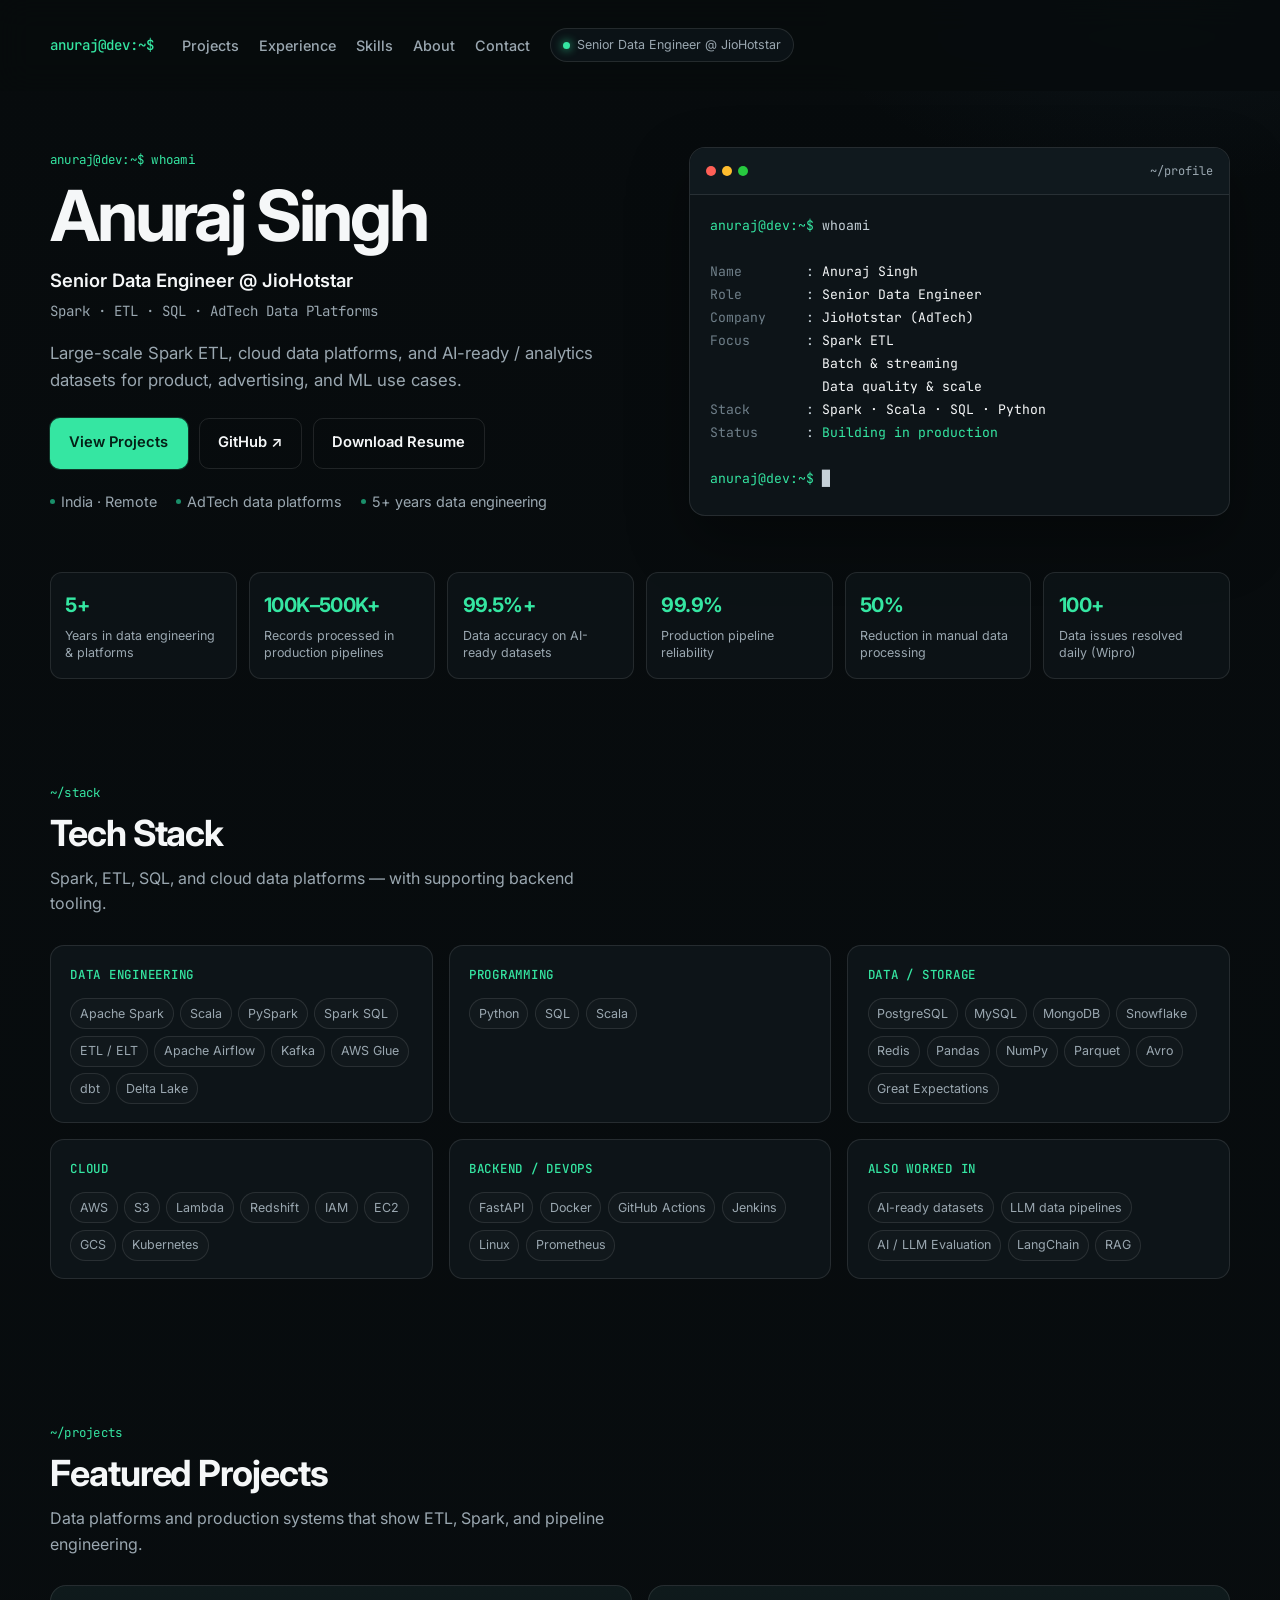
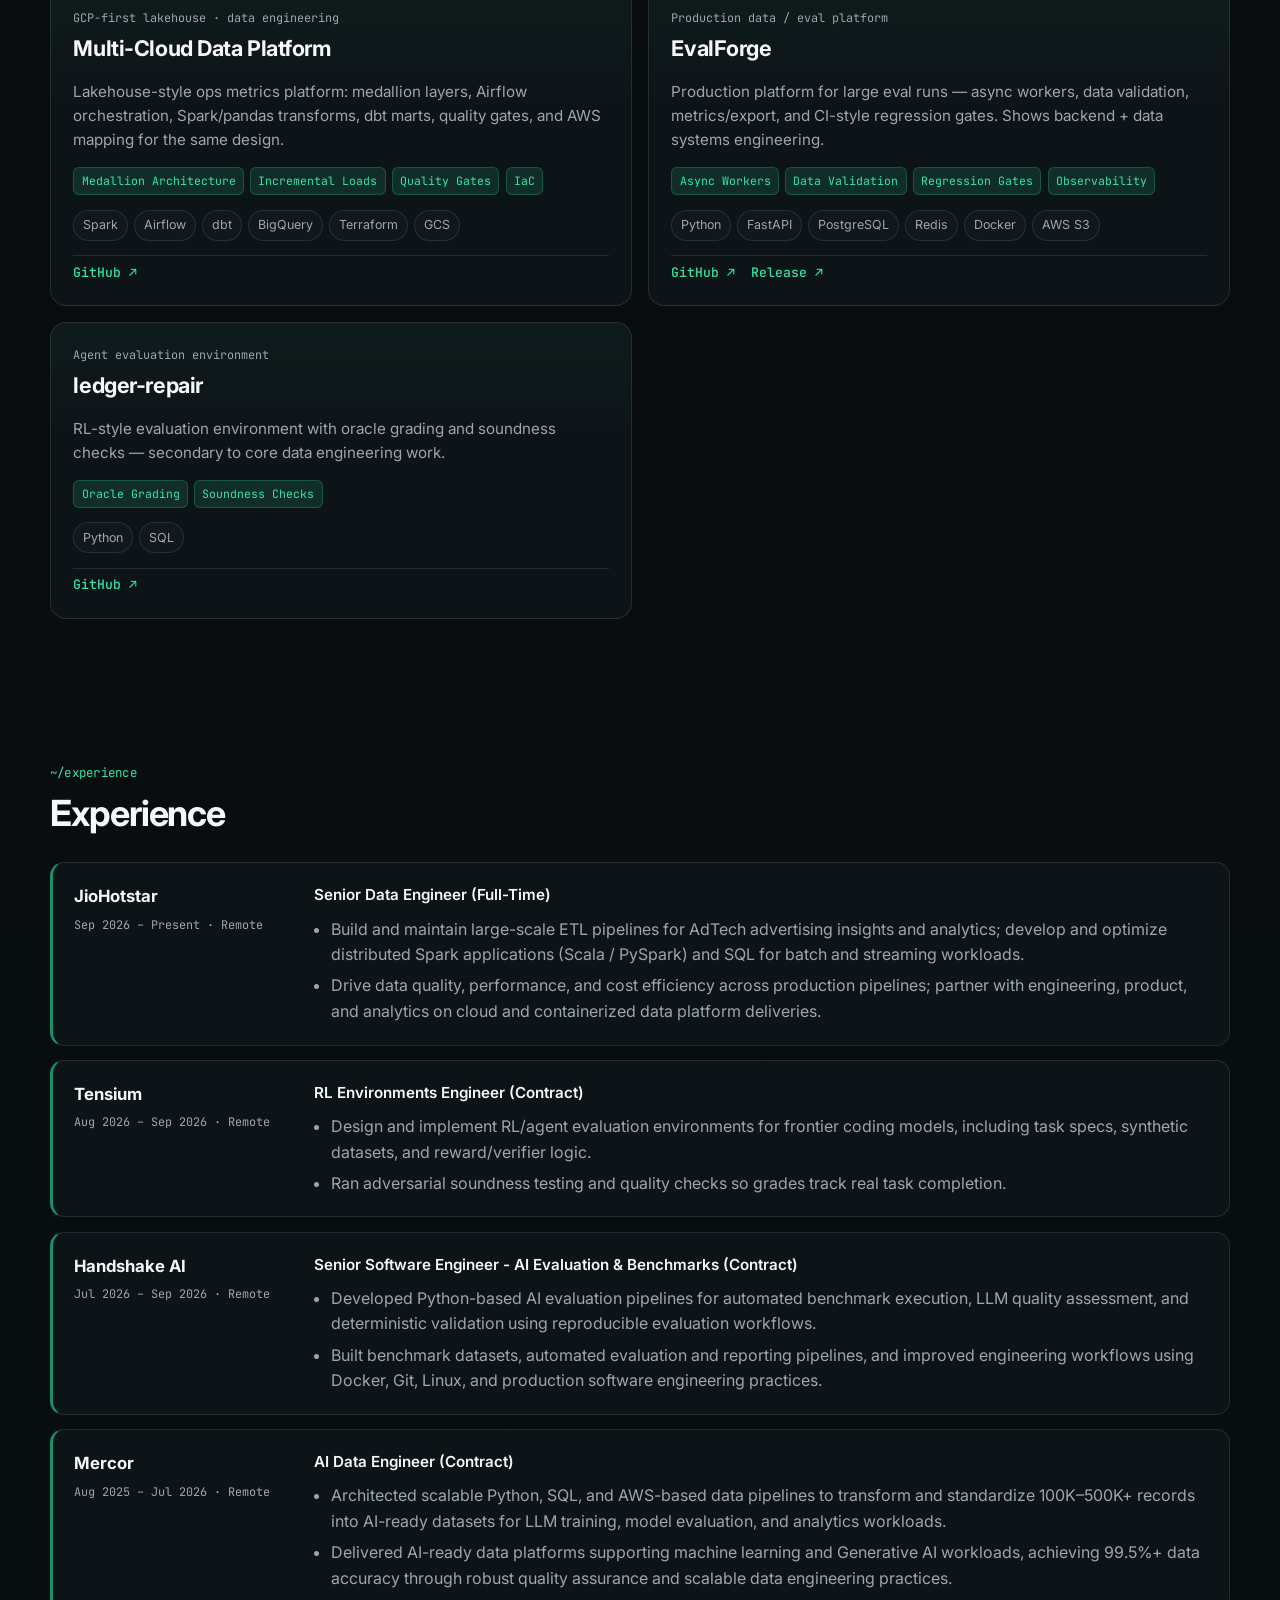
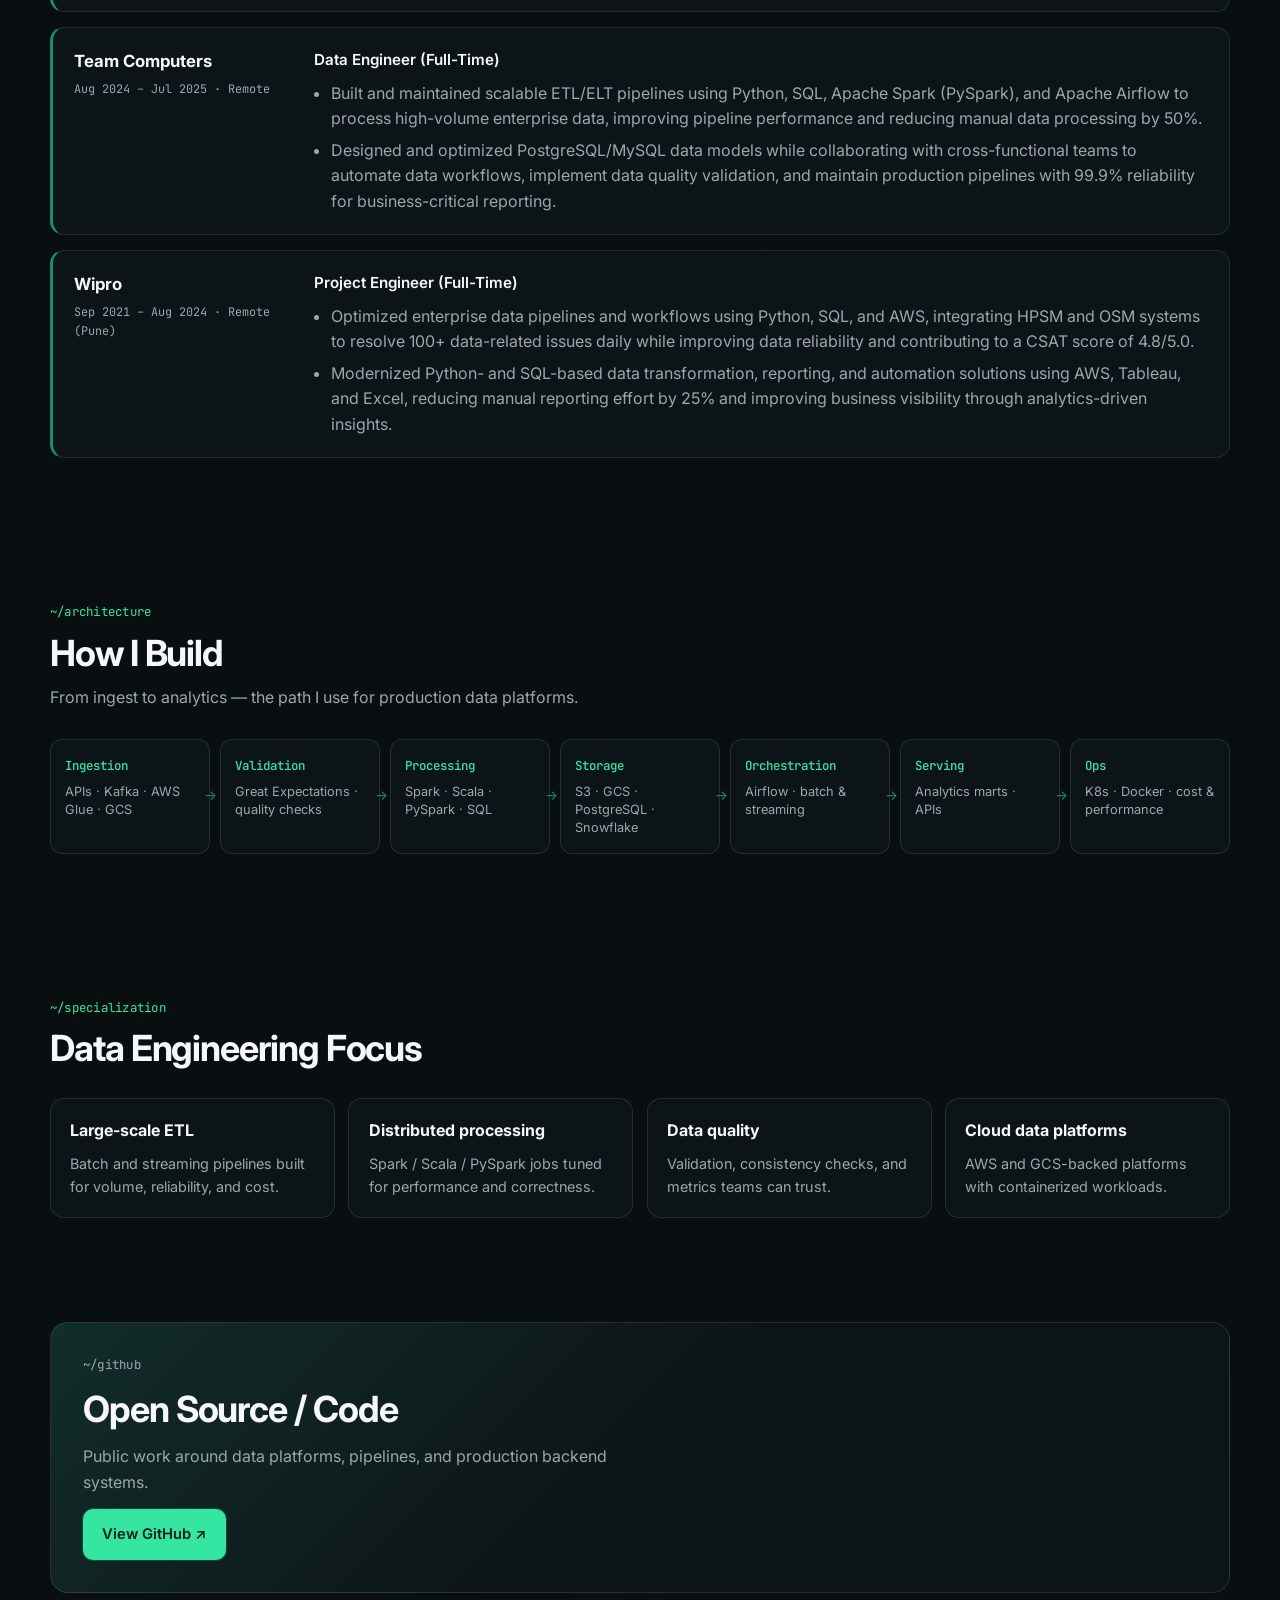
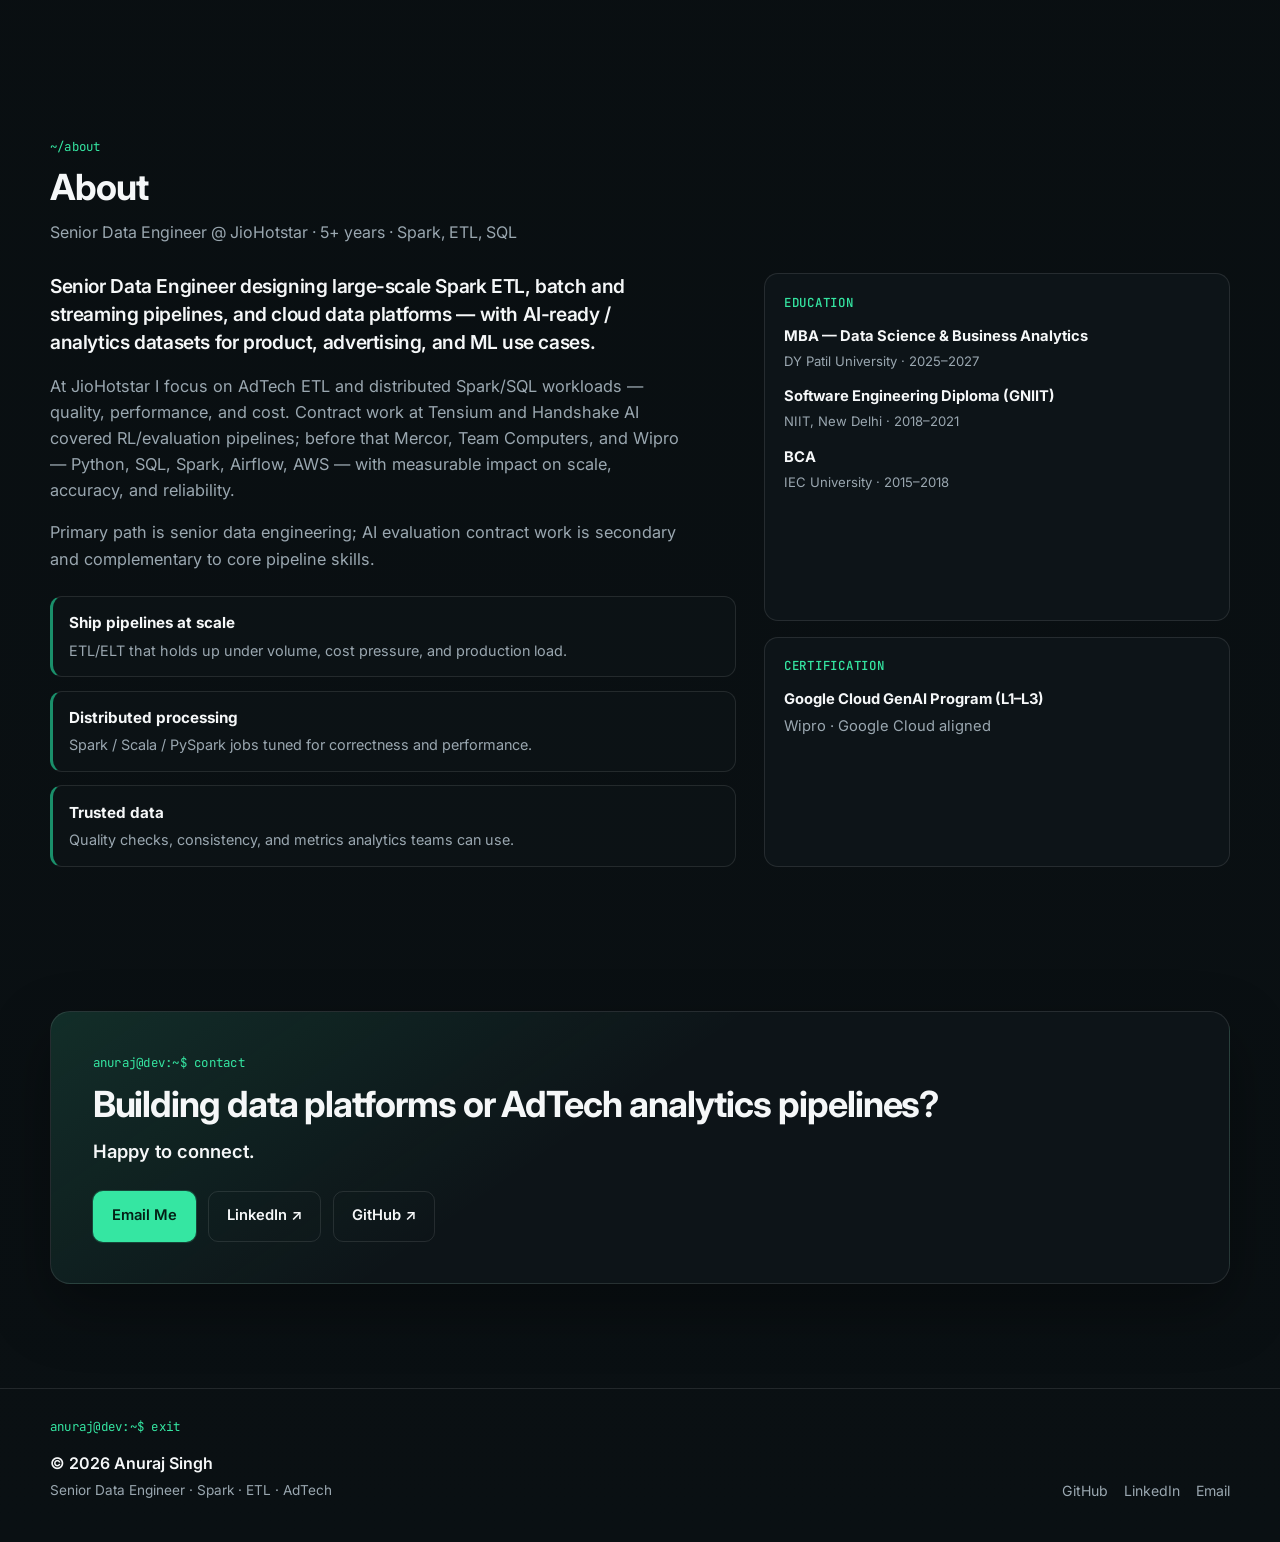
==== index.html @ 8570f55f "Add Tensium between JioHotstar and Handshake on portfolio Keep it off the one-page resume; show the " ====
<!DOCTYPE html>
<html lang="en">
  <head>
    <meta charset="UTF-8" />
    <meta name="viewport" content="width=device-width, initial-scale=1.0" />
    <title>Anuraj Singh — Senior Data Engineer</title>
    <meta
      name="description"
      content="Senior Data Engineer at JioHotstar. Spark, ETL, SQL, and large-scale data platforms for AdTech analytics."
    />
    <meta property="og:title" content="Anuraj Singh — Senior Data Engineer" />
    <meta
      property="og:description"
      content="Senior Data Engineer at JioHotstar. Spark, ETL, SQL, and large-scale data platforms for AdTech analytics."
    />
    <meta property="og:type" content="website" />
    <meta property="og:url" content="https://anurajsingh9.github.io/anuraj-portfolio/" />
    <meta name="theme-color" content="#070B0D" />
    <link rel="preconnect" href="https://fonts.googleapis.com" />
    <link rel="preconnect" href="https://fonts.gstatic.com" crossorigin />
    <link
      href="https://fonts.googleapis.com/css2?family=Inter:wght@400;500;600;700&family=JetBrains+Mono:wght@400;500;600&display=swap"
      rel="stylesheet"
    />
    <meta http-equiv="Cache-Control" content="no-cache, no-store, must-revalidate" />
    <meta http-equiv="Pragma" content="no-cache" />
    <link rel="stylesheet" href="styles.css?v=20260919de3" />
  </head>
  <body>
    <a class="skip-link" href="#main">Skip to content</a>

    <header class="site-header">
      <div class="header-inner">
        <a class="brand" href="#top">anuraj@dev:~$</a>
        <button
          class="nav-toggle"
          type="button"
          aria-expanded="false"
          aria-controls="site-nav"
          aria-label="Open menu"
        >
          <span></span><span></span>
        </button>
        <nav id="site-nav" class="site-nav" aria-label="Primary">
          <a href="#projects">Projects</a>
          <a href="#experience">Experience</a>
          <a href="#skills">Skills</a>
          <a href="#about">About</a>
          <a href="#contact">Contact</a>
        </nav>
        <p class="status-pill" aria-label="Current role">
          <span class="status-dot" aria-hidden="true"></span>
          Senior Data Engineer @ JioHotstar
        </p>
      </div>
    </header>

    <main id="main">
      <section id="top" class="hero section">
        <div class="hero-grid">
          <div class="hero-copy">
            <p class="mono-label">anuraj@dev:~$ whoami</p>
            <h1>Anuraj Singh</h1>
            <p class="hero-role">Senior Data Engineer @ JioHotstar</p>
            <p class="hero-focus">Spark · ETL · SQL · AdTech Data Platforms</p>
            <p class="hero-lede">
              Large-scale Spark ETL, cloud data platforms, and AI-ready /
              analytics datasets for product, advertising, and ML use cases.
            </p>
            <div class="hero-actions">
              <a class="btn primary" href="#projects">View Projects</a>
              <a
                class="btn ghost"
                href="https://github.com/AnurajSingh9"
                target="_blank"
                rel="noopener noreferrer"
                >GitHub ↗</a
              >
              <a class="btn ghost" href="./assets/Anuraj-Singh-Resume.pdf" download
                >Download Resume</a
              >
            </div>
            <ul class="hero-meta">
              <li>India · Remote</li>
              <li>AdTech data platforms</li>
              <li>5+ years data engineering</li>
            </ul>
          </div>

          <aside class="terminal-panel" aria-label="Profile console">
            <div class="terminal-chrome">
              <div class="traffic" aria-hidden="true">
                <span></span><span></span><span></span>
              </div>
              <p class="terminal-path">~/profile</p>
            </div>
            <pre class="terminal-body"><span class="prompt">anuraj@dev:~$</span> whoami

<span class="k">Name</span>        : <span class="v">Anuraj Singh</span>
<span class="k">Role</span>        : <span class="v">Senior Data Engineer</span>
<span class="k">Company</span>     : <span class="v">JioHotstar (AdTech)</span>
<span class="k">Focus</span>       : <span class="v">Spark ETL</span>
              <span class="v">Batch &amp; streaming</span>
              <span class="v">Data quality &amp; scale</span>
<span class="k">Stack</span>       : <span class="v">Spark · Scala · SQL · Python</span>
<span class="k">Status</span>      : <span class="v accent">Building in production</span>

<span class="prompt">anuraj@dev:~$</span> <span class="cursor" aria-hidden="true">█</span></pre>
          </aside>
        </div>
      </section>

      <section class="proof section" aria-label="Impact metrics">
        <div class="proof-grid" id="proof-grid"></div>
      </section>

      <section id="skills" class="section">
        <div class="section-head">
          <p class="mono-label">~/stack</p>
          <h2>Tech Stack</h2>
          <p class="section-sub">
            Spark, ETL, SQL, and cloud data platforms — with supporting backend tooling.
          </p>
        </div>
        <div class="skills-grid" id="skills-grid"></div>
      </section>

      <section id="projects" class="section">
        <div class="section-head">
          <p class="mono-label">~/projects</p>
          <h2>Featured Projects</h2>
          <p class="section-sub">
            Data platforms and production systems that show ETL, Spark, and
            pipeline engineering.
          </p>
        </div>
        <div class="project-grid" id="project-grid"></div>
      </section>

      <section id="experience" class="section">
        <div class="section-head">
          <p class="mono-label">~/experience</p>
          <h2>Experience</h2>
        </div>
        <div class="experience-list" id="experience-list"></div>
      </section>

      <section id="build" class="section">
        <div class="section-head">
          <p class="mono-label">~/architecture</p>
          <h2>How I Build</h2>
          <p class="section-sub">
            From ingest to analytics — the path I use for production data platforms.
          </p>
        </div>
        <ol class="flow" id="arch-flow"></ol>
      </section>

      <section id="specialization" class="section">
        <div class="section-head">
          <p class="mono-label">~/specialization</p>
          <h2>Data Engineering Focus</h2>
        </div>
        <div class="spec-grid" id="spec-grid"></div>
      </section>

      <section id="opensource" class="section opensource">
        <div class="os-card">
          <p class="mono-label">~/github</p>
          <h2>Open Source / Code</h2>
          <p>
            Public work around data platforms, pipelines, and production backend
            systems.
          </p>
          <a
            class="btn primary"
            href="https://github.com/AnurajSingh9"
            target="_blank"
            rel="noopener noreferrer"
            >View GitHub ↗</a
          >
        </div>
      </section>

      <section id="about" class="section">
        <div class="section-head">
          <p class="mono-label">~/about</p>
          <h2>About</h2>
          <p class="section-sub">
            Senior Data Engineer @ JioHotstar · 5+ years · Spark, ETL, SQL
          </p>
        </div>
        <div class="about-grid">
          <div class="about-copy">
            <p class="about-lead">
              Senior Data Engineer designing large-scale Spark ETL, batch and
              streaming pipelines, and cloud data platforms — with AI-ready /
              analytics datasets for product, advertising, and ML use cases.
            </p>
            <p>
              At JioHotstar I focus on AdTech ETL and distributed Spark/SQL
              workloads — quality, performance, and cost. Contract work at Tensium
              and Handshake AI covered RL/evaluation pipelines; before that Mercor,
              Team Computers, and Wipro — Python, SQL, Spark, Airflow, AWS — with
              measurable impact on scale, accuracy, and reliability.
            </p>
            <p>
              Primary path is senior data engineering; AI evaluation contract work
              is secondary and complementary to core pipeline skills.
            </p>
            <ul class="about-points">
              <li>
                <strong>Ship pipelines at scale</strong>
                <span>ETL/ELT that holds up under volume, cost pressure, and production load.</span>
              </li>
              <li>
                <strong>Distributed processing</strong>
                <span>Spark / Scala / PySpark jobs tuned for correctness and performance.</span>
              </li>
              <li>
                <strong>Trusted data</strong>
                <span>Quality checks, consistency, and metrics analytics teams can use.</span>
              </li>
            </ul>
          </div>
          <div class="about-side">
            <div>
              <h3>Education</h3>
              <ul class="edu-list" id="edu-list"></ul>
            </div>
            <div>
              <h3>Certification</h3>
              <p class="cert" id="cert-block"></p>
            </div>
          </div>
        </div>
      </section>

      <section id="contact" class="section contact">
        <div class="contact-panel">
          <p class="mono-label">anuraj@dev:~$ contact</p>
          <h2>Building data platforms or AdTech analytics pipelines?</h2>
          <p class="contact-lede">Happy to connect.</p>
          <div class="hero-actions">
            <a class="btn primary" href="mailto:anurajsingh0909@gmail.com">Email Me</a>
            <a
              class="btn ghost"
              href="https://www.linkedin.com/in/anuraj-singh/"
              target="_blank"
              rel="noopener noreferrer"
              >LinkedIn ↗</a
            >
            <a
              class="btn ghost"
              href="https://github.com/AnurajSingh9"
              target="_blank"
              rel="noopener noreferrer"
              >GitHub ↗</a
            >
          </div>
        </div>
      </section>
    </main>

    <footer class="site-footer">
      <div class="footer-inner">
        <p class="mono-label">anuraj@dev:~$ exit</p>
        <div class="footer-row">
          <div>
            <p class="footer-name">© <span id="year"></span> Anuraj Singh</p>
            <p class="footer-focus">Senior Data Engineer · Spark · ETL · AdTech</p>
          </div>
          <div class="footer-links">
            <a href="https://github.com/AnurajSingh9" target="_blank" rel="noopener noreferrer">GitHub</a>
            <a href="https://www.linkedin.com/in/anuraj-singh/" target="_blank" rel="noopener noreferrer">LinkedIn</a>
            <a href="mailto:anurajsingh0909@gmail.com">Email</a>
          </div>
        </div>
      </div>
    </footer>

    <script src="data.js?v=20260919de3"></script>
    <script src="script.js?v=20260919de3"></script>
  </body>
</html>
---- styles.css ----
:root {
  --bg: #070b0d;
  --bg-2: #0a1013;
  --card: #0d1418;
  --card-2: #10191e;
  --border: rgba(255, 255, 255, 0.1);
  --border-strong: rgba(53, 230, 162, 0.35);
  --text: #f5f7f8;
  --muted: #9aa7b0;
  --accent: #35e6a2;
  --accent-muted: #1a8f6a;
  --accent-glow: rgba(53, 230, 162, 0.12);
  --font: "Inter", system-ui, -apple-system, sans-serif;
  --mono: "JetBrains Mono", ui-monospace, monospace;
  --max: 1180px;
  --radius: 14px;
  --shadow: 0 24px 60px rgba(0, 0, 0, 0.35);
}

*,
*::before,
*::after {
  box-sizing: border-box;
}

html {
  scroll-behavior: smooth;
}

body {
  margin: 0;
  min-height: 100vh;
  color: var(--text);
  font-family: var(--font);
  background:
    radial-gradient(900px 420px at 12% -8%, rgba(53, 230, 162, 0.08), transparent 55%),
    radial-gradient(700px 380px at 90% 0%, rgba(80, 140, 180, 0.06), transparent 50%),
    linear-gradient(180deg, var(--bg) 0%, var(--bg-2) 100%);
  line-height: 1.6;
}

img {
  max-width: 100%;
}

a {
  color: inherit;
}

:focus-visible {
  outline: 2px solid var(--accent);
  outline-offset: 3px;
}

.skip-link {
  position: absolute;
  left: 1rem;
  top: -3rem;
  z-index: 100;
  padding: 0.6rem 0.9rem;
  background: var(--accent);
  color: #042016;
  border-radius: 8px;
  text-decoration: none;
  font-weight: 600;
}

.skip-link:focus {
  top: 1rem;
}

.mono-label {
  margin: 0 0 0.65rem;
  font-family: var(--mono);
  font-size: 0.78rem;
  color: var(--accent);
  letter-spacing: 0.02em;
}

.section {
  width: min(var(--max), calc(100% - 2rem));
  margin: 0 auto;
  padding: 4.5rem 0;
}

.section-head {
  margin-bottom: 1.75rem;
  max-width: 40rem;
}

.section-head h2,
.contact-panel h2,
.os-card h2 {
  margin: 0;
  font-size: clamp(1.7rem, 3.2vw, 2.25rem);
  letter-spacing: -0.03em;
  line-height: 1.15;
}

.section-sub {
  margin: 0.7rem 0 0;
  color: var(--muted);
  max-width: 36rem;
}

.btn {
  display: inline-flex;
  align-items: center;
  justify-content: center;
  gap: 0.35rem;
  padding: 0.8rem 1.15rem;
  border-radius: 10px;
  text-decoration: none;
  font-weight: 600;
  font-size: 0.92rem;
  border: 1px solid transparent;
  transition: transform 0.2s ease, background 0.2s ease, border-color 0.2s ease, box-shadow 0.2s ease;
}

.btn:hover {
  transform: translateY(-2px);
}

.btn.primary {
  background: var(--accent);
  color: #042016;
  box-shadow: 0 0 0 1px rgba(53, 230, 162, 0.2);
}

.btn.primary:hover {
  box-shadow: 0 0 24px rgba(53, 230, 162, 0.2);
}

.btn.ghost {
  background: transparent;
  border-color: var(--border);
  color: var(--text);
}

.btn.ghost:hover {
  border-color: var(--border-strong);
  background: rgba(53, 230, 162, 0.04);
}

.site-header {
  position: sticky;
  top: 0;
  z-index: 50;
  backdrop-filter: blur(16px);
  background: rgba(7, 11, 13, 0.82);
  border-bottom: 1px solid transparent;
}

.site-header.is-scrolled {
  border-bottom-color: var(--border);
}

.header-inner {
  width: min(var(--max), calc(100% - 2rem));
  margin: 0 auto;
  padding: 0.95rem 0;
  display: flex;
  align-items: center;
  gap: 1.25rem;
}

.brand {
  font-family: var(--mono);
  font-size: 0.88rem;
  color: var(--accent);
  text-decoration: none;
  font-weight: 500;
  white-space: nowrap;
}

.site-nav {
  display: flex;
  gap: 1.25rem;
  margin-left: 0.5rem;
}

.site-nav a {
  text-decoration: none;
  color: var(--muted);
  font-size: 0.9rem;
  font-weight: 500;
}

.site-nav a:hover,
.site-nav a.is-active {
  color: var(--text);
}

.status-pill {
  margin: 0 0 0 0 auto;
  display: inline-flex;
  align-items: center;
  gap: 0.45rem;
  padding: 0.4rem 0.75rem;
  border: 1px solid var(--border);
  border-radius: 999px;
  background: rgba(13, 20, 24, 0.9);
  color: var(--muted);
  font-size: 0.78rem;
  white-space: nowrap;
}

.status-dot {
  width: 7px;
  height: 7px;
  border-radius: 50%;
  background: var(--accent);
  box-shadow: 0 0 10px var(--accent);
}

.nav-toggle {
  display: none;
  margin-left: auto;
  width: 2.4rem;
  height: 2.4rem;
  border: 1px solid var(--border);
  border-radius: 8px;
  background: var(--card);
  padding: 0;
  cursor: pointer;
}

.nav-toggle span {
  display: block;
  width: 1rem;
  height: 1.5px;
  margin: 0.28rem auto;
  background: var(--text);
}

.hero {
  padding-top: 3.5rem;
  padding-bottom: 3rem;
}

.hero-grid {
  display: grid;
  grid-template-columns: 1.05fr 0.95fr;
  gap: 2.5rem;
  align-items: center;
}

.hero h1 {
  margin: 0;
  font-size: clamp(2.8rem, 6vw, 4.4rem);
  letter-spacing: -0.045em;
  line-height: 1.02;
}

.hero-role {
  margin: 0.9rem 0 0;
  font-size: 1.15rem;
  font-weight: 600;
}

.hero-focus {
  margin: 0.25rem 0 0;
  color: var(--muted);
  font-family: var(--mono);
  font-size: 0.88rem;
}

.hero-lede {
  margin: 1.1rem 0 0;
  max-width: 34rem;
  color: var(--muted);
  font-size: 1.05rem;
}

.hero-actions {
  display: flex;
  flex-wrap: wrap;
  gap: 0.7rem;
  margin-top: 1.5rem;
}

.hero-meta {
  list-style: none;
  margin: 1.35rem 0 0;
  padding: 0;
  display: flex;
  flex-wrap: wrap;
  gap: 0.65rem 1.15rem;
  color: var(--muted);
  font-size: 0.9rem;
}

.hero-meta li {
  display: inline-flex;
  align-items: center;
  gap: 0.4rem;
}

.hero-meta li::before {
  content: "";
  width: 5px;
  height: 5px;
  border-radius: 50%;
  background: var(--accent-muted);
}

.terminal-panel {
  border: 1px solid var(--border);
  border-radius: 16px;
  background: var(--card);
  box-shadow: var(--shadow);
  overflow: hidden;
}

.terminal-chrome {
  display: flex;
  align-items: center;
  justify-content: space-between;
  gap: 1rem;
  padding: 0.85rem 1rem;
  border-bottom: 1px solid var(--border);
  background: var(--card-2);
}

.traffic {
  display: flex;
  gap: 0.4rem;
}

.traffic span {
  width: 10px;
  height: 10px;
  border-radius: 50%;
  background: #3a4550;
}

.traffic span:nth-child(1) {
  background: #ff5f56;
}

.traffic span:nth-child(2) {
  background: #ffbd2e;
}

.traffic span:nth-child(3) {
  background: #27c93f;
}

.terminal-path {
  margin: 0;
  font-family: var(--mono);
  font-size: 0.75rem;
  color: var(--muted);
}

.terminal-body {
  margin: 0;
  padding: 1.25rem 1.25rem 1.5rem;
  font-family: var(--mono);
  font-size: 0.82rem;
  line-height: 1.75;
  color: #c5d0d7;
  white-space: pre-wrap;
}

.terminal-body .prompt {
  color: var(--accent);
}

.terminal-body .k {
  color: #6f7f89;
}

.terminal-body .v {
  color: var(--text);
}

.terminal-body .accent {
  color: var(--accent);
}

.cursor {
  animation: blink 1s step-end infinite;
}

.proof {
  padding-top: 0.5rem;
  padding-bottom: 2rem;
}

.proof-grid {
  display: grid;
  grid-template-columns: repeat(6, minmax(0, 1fr));
  gap: 0.75rem;
}

.proof-item {
  border: 1px solid var(--border);
  border-radius: 12px;
  background: rgba(13, 20, 24, 0.85);
  padding: 1rem 0.9rem;
  min-height: 96px;
}

.proof-item strong {
  display: block;
  font-size: 1.25rem;
  letter-spacing: -0.03em;
  color: var(--accent);
  margin-bottom: 0.35rem;
}

.proof-item span {
  display: block;
  color: var(--muted);
  font-size: 0.78rem;
  line-height: 1.4;
}

.skills-grid {
  display: grid;
  grid-template-columns: repeat(3, minmax(0, 1fr));
  gap: 1rem;
}

.skill-card {
  border: 1px solid var(--border);
  border-radius: var(--radius);
  background: var(--card);
  padding: 1.2rem 1.2rem 1.1rem;
}

.skill-card h3 {
  margin: 0 0 0.85rem;
  font-family: var(--mono);
  font-size: 0.78rem;
  letter-spacing: 0.06em;
  text-transform: uppercase;
  color: var(--accent);
  font-weight: 500;
}

.pill-wrap {
  display: flex;
  flex-wrap: wrap;
  gap: 0.4rem;
}

.pill {
  display: inline-flex;
  padding: 0.28rem 0.55rem;
  border-radius: 999px;
  border: 1px solid var(--border);
  background: rgba(255, 255, 255, 0.02);
  color: var(--muted);
  font-size: 0.78rem;
}

.project-grid {
  display: grid;
  grid-template-columns: repeat(2, minmax(0, 1fr));
  gap: 1rem;
}

.project-card {
  display: grid;
  gap: 0.9rem;
  padding: 1.4rem;
  border: 1px solid var(--border);
  border-radius: 16px;
  background:
    linear-gradient(180deg, rgba(53, 230, 162, 0.03), transparent 40%),
    var(--card);
  transition: transform 0.2s ease, border-color 0.2s ease, box-shadow 0.2s ease;
}

.project-card:hover {
  transform: translateY(-3px);
  border-color: var(--border-strong);
  box-shadow: 0 0 0 1px rgba(53, 230, 162, 0.08), 0 20px 40px rgba(0, 0, 0, 0.25);
}

.project-top {
  display: flex;
  justify-content: space-between;
  gap: 1rem;
  align-items: flex-start;
}

.project-label {
  margin: 0;
  font-family: var(--mono);
  font-size: 0.74rem;
  color: var(--muted);
}

.project-card h3 {
  margin: 0.2rem 0 0;
  font-size: 1.35rem;
  letter-spacing: -0.02em;
}

.project-card > p {
  margin: 0;
  color: var(--muted);
  font-size: 0.95rem;
}

.highlight-row {
  display: flex;
  flex-wrap: wrap;
  gap: 0.4rem;
}

.highlight {
  font-family: var(--mono);
  font-size: 0.72rem;
  color: var(--accent);
  border: 1px solid rgba(53, 230, 162, 0.22);
  background: var(--accent-glow);
  border-radius: 6px;
  padding: 0.25rem 0.45rem;
}

.project-footer {
  display: flex;
  gap: 1rem;
  padding-top: 0.35rem;
  border-top: 1px solid var(--border);
}

.project-footer a {
  color: var(--accent);
  text-decoration: none;
  font-family: var(--mono);
  font-size: 0.82rem;
  font-weight: 500;
}

.project-footer a:hover {
  text-decoration: underline;
}

.experience-list {
  display: grid;
  gap: 0.9rem;
}

.exp-card {
  display: grid;
  grid-template-columns: 220px 1fr;
  gap: 1.25rem;
  padding: 1.25rem 1.3rem;
  border: 1px solid var(--border);
  border-radius: var(--radius);
  background: var(--card);
  border-left: 3px solid var(--accent-muted);
}

.exp-meta h3 {
  margin: 0;
  font-size: 1.05rem;
}

.exp-meta .company {
  margin: 0.3rem 0 0;
  color: var(--text);
  font-weight: 500;
  font-size: 0.92rem;
}

.exp-meta .dates {
  margin: 0.35rem 0 0;
  font-family: var(--mono);
  font-size: 0.74rem;
  color: var(--muted);
}

.exp-body .title {
  margin: 0 0 0.55rem;
  font-weight: 600;
  font-size: 0.95rem;
}

.exp-body ul {
  margin: 0;
  padding-left: 1.1rem;
  color: var(--muted);
  display: grid;
  gap: 0.35rem;
}

.flow {
  list-style: none;
  margin: 0;
  padding: 0;
  display: grid;
  grid-template-columns: repeat(7, minmax(0, 1fr));
  gap: 0.65rem;
}

.flow-step {
  position: relative;
  border: 1px solid var(--border);
  border-radius: 12px;
  background: var(--card);
  padding: 1rem 0.85rem;
  min-height: 110px;
}

.flow-step::after {
  content: "→";
  position: absolute;
  right: -0.55rem;
  top: 50%;
  transform: translateY(-50%);
  color: var(--accent-muted);
  font-size: 0.85rem;
  z-index: 1;
}

.flow-step:last-child::after {
  content: none;
}

.flow-step strong {
  display: block;
  font-family: var(--mono);
  font-size: 0.78rem;
  color: var(--accent);
  margin-bottom: 0.45rem;
  font-weight: 500;
}

.flow-step span {
  display: block;
  color: var(--muted);
  font-size: 0.8rem;
  line-height: 1.4;
}

.spec-grid {
  display: grid;
  grid-template-columns: repeat(4, minmax(0, 1fr));
  gap: 0.85rem;
}

.spec-card {
  border: 1px solid var(--border);
  border-radius: var(--radius);
  background: var(--card);
  padding: 1.2rem;
}

.spec-card h3 {
  margin: 0 0 0.55rem;
  font-size: 1rem;
}

.spec-card p {
  margin: 0;
  color: var(--muted);
  font-size: 0.9rem;
}

.opensource {
  padding-top: 2rem;
}

.os-card {
  border: 1px solid var(--border);
  border-radius: 18px;
  background:
    linear-gradient(135deg, var(--accent-glow), transparent 50%),
    var(--card);
  padding: clamp(1.4rem, 3vw, 2rem);
  display: grid;
  gap: 0.85rem;
  justify-items: start;
}

.os-card p {
  margin: 0;
  color: var(--muted);
  max-width: 36rem;
}

.about-grid {
  display: grid;
  grid-template-columns: 1.25fr 0.85fr;
  gap: 1.75rem;
}

.about-copy p {
  margin: 0 0 1rem;
  max-width: 40rem;
  color: var(--muted);
  font-size: 1.02rem;
}

.about-lead {
  color: var(--text) !important;
  font-size: 1.2rem !important;
  font-weight: 600;
  letter-spacing: -0.02em;
  line-height: 1.45;
  max-width: 38rem !important;
}

.about-points {
  list-style: none;
  margin: 1.5rem 0 0;
  padding: 0;
  display: grid;
  gap: 0.85rem;
}

.about-points li {
  display: grid;
  gap: 0.2rem;
  padding: 0.9rem 1rem;
  border: 1px solid var(--border);
  border-radius: 12px;
  background: rgba(13, 20, 24, 0.7);
  border-left: 3px solid var(--accent-muted);
}

.about-points strong {
  font-size: 0.95rem;
  color: var(--text);
}

.about-points span {
  color: var(--muted);
  font-size: 0.9rem;
}

.about-side {
  display: grid;
  gap: 1rem;
}

.about-side > div {
  border: 1px solid var(--border);
  border-radius: var(--radius);
  background: var(--card);
  padding: 1.15rem 1.2rem;
}

.about-side h3 {
  margin: 0 0 0.75rem;
  font-family: var(--mono);
  font-size: 0.78rem;
  letter-spacing: 0.06em;
  text-transform: uppercase;
  color: var(--accent);
  font-weight: 500;
}

.edu-list {
  list-style: none;
  margin: 0;
  padding: 0;
  display: grid;
  gap: 0.85rem;
}

.edu-list li strong {
  display: block;
  font-size: 0.92rem;
}

.edu-list li span {
  display: block;
  color: var(--muted);
  font-size: 0.82rem;
  margin-top: 0.15rem;
}

.cert {
  margin: 0;
  color: var(--muted);
  font-size: 0.92rem;
}

.cert strong {
  display: block;
  color: var(--text);
  margin-bottom: 0.25rem;
}

.contact-panel {
  border: 1px solid var(--border);
  border-radius: 20px;
  background:
    linear-gradient(145deg, var(--accent-glow), transparent 45%),
    var(--card);
  padding: clamp(1.6rem, 4vw, 2.6rem);
  box-shadow: var(--shadow);
}

.contact-lede {
  margin: 0.75rem 0 0;
  font-size: 1.15rem;
  font-weight: 600;
}

.site-footer {
  border-top: 1px solid var(--border);
  margin-top: 2rem;
}

.footer-inner {
  width: min(var(--max), calc(100% - 2rem));
  margin: 0 auto;
  padding: 1.75rem 0 2.5rem;
}

.footer-row {
  display: flex;
  justify-content: space-between;
  gap: 1rem;
  align-items: flex-end;
  margin-top: 0.85rem;
}

.footer-name {
  margin: 0;
  font-weight: 600;
}

.footer-focus {
  margin: 0.25rem 0 0;
  color: var(--muted);
  font-size: 0.85rem;
}

.footer-links {
  display: flex;
  gap: 1rem;
}

.footer-links a {
  color: var(--muted);
  text-decoration: none;
  font-size: 0.88rem;
}

.footer-links a:hover {
  color: var(--accent);
}

.reveal {
  opacity: 0;
  transform: translateY(14px);
  transition: opacity 0.5s ease, transform 0.5s ease;
}

.reveal.is-visible {
  opacity: 1;
  transform: none;
}

@keyframes blink {
  50% {
    opacity: 0;
  }
}

@media (max-width: 1100px) {
  .proof-grid {
    grid-template-columns: repeat(3, minmax(0, 1fr));
  }

  .flow {
    grid-template-columns: repeat(4, minmax(0, 1fr));
  }

  .flow-step:nth-child(4)::after {
    content: none;
  }

  .spec-grid {
    grid-template-columns: repeat(2, minmax(0, 1fr));
  }
}

@media (max-width: 900px) {
  .hero-grid,
  .project-grid,
  .about-grid,
  .skills-grid {
    grid-template-columns: 1fr;
  }

  .exp-card {
    grid-template-columns: 1fr;
    gap: 0.55rem;
  }

  .nav-toggle {
    display: inline-block;
  }

  .site-nav {
    display: none;
    position: absolute;
    left: 1rem;
    right: 1rem;
    top: calc(100% + 0.35rem);
    flex-direction: column;
    gap: 0;
    padding: 0.5rem;
    border: 1px solid var(--border);
    border-radius: 12px;
    background: var(--card);
    box-shadow: var(--shadow);
  }

  .site-nav.is-open {
    display: flex;
  }

  .site-nav a {
    padding: 0.8rem 0.9rem;
    border-radius: 8px;
  }

  .site-nav a:hover {
    background: rgba(255, 255, 255, 0.03);
  }

  .header-inner {
    position: relative;
    flex-wrap: wrap;
  }

  .status-pill {
    order: 3;
    margin-left: 0;
    width: 100%;
    justify-content: center;
  }

  .flow {
    grid-template-columns: 1fr 1fr;
  }

  .flow-step::after {
    content: none;
  }
}

@media (max-width: 640px) {
  .proof-grid,
  .spec-grid {
    grid-template-columns: 1fr 1fr;
  }

  .hero-actions,
  .footer-row {
    flex-direction: column;
    align-items: flex-start;
  }

  .section {
    padding: 3.25rem 0;
  }
}

@media (prefers-reduced-motion: reduce) {
  html {
    scroll-behavior: auto;
  }

  .btn,
  .project-card,
  .reveal,
  .cursor {
    transition: none;
    animation: none;
  }

  .reveal {
    opacity: 1;
    transform: none;
  }
}
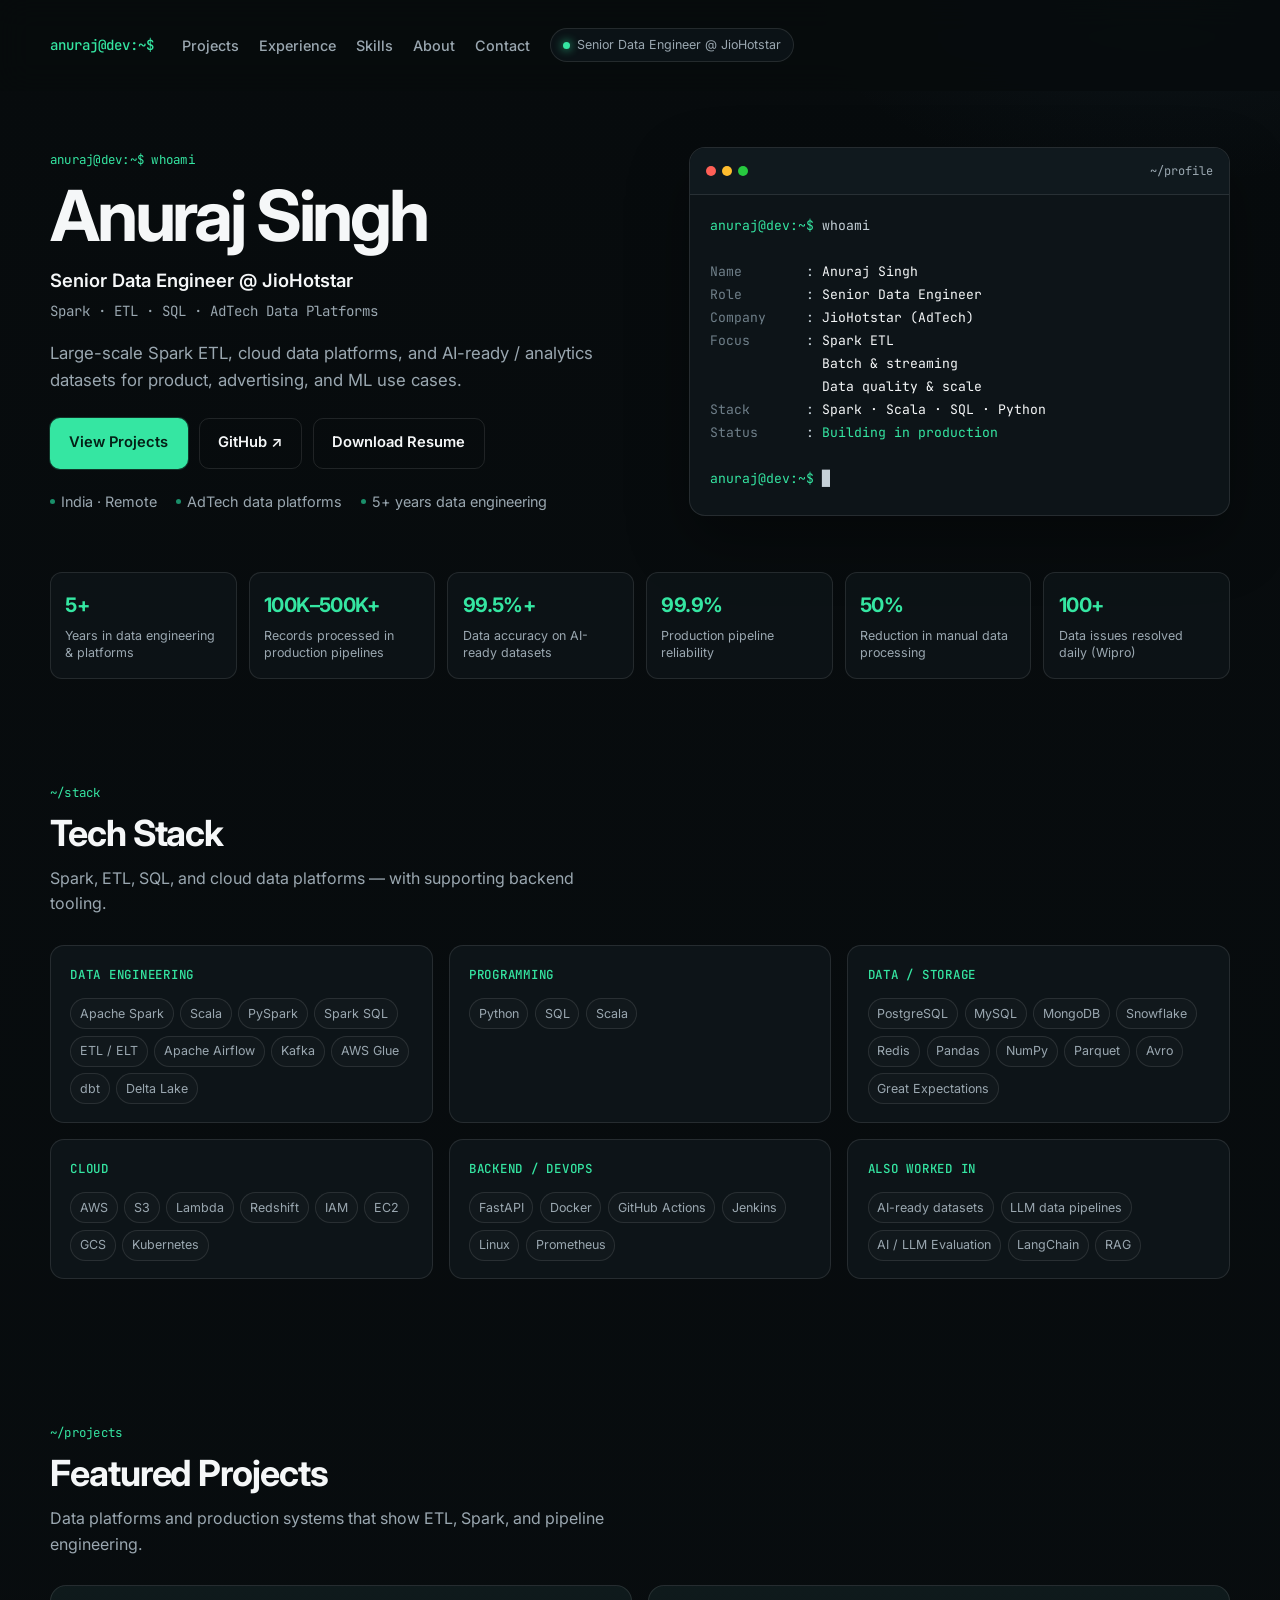
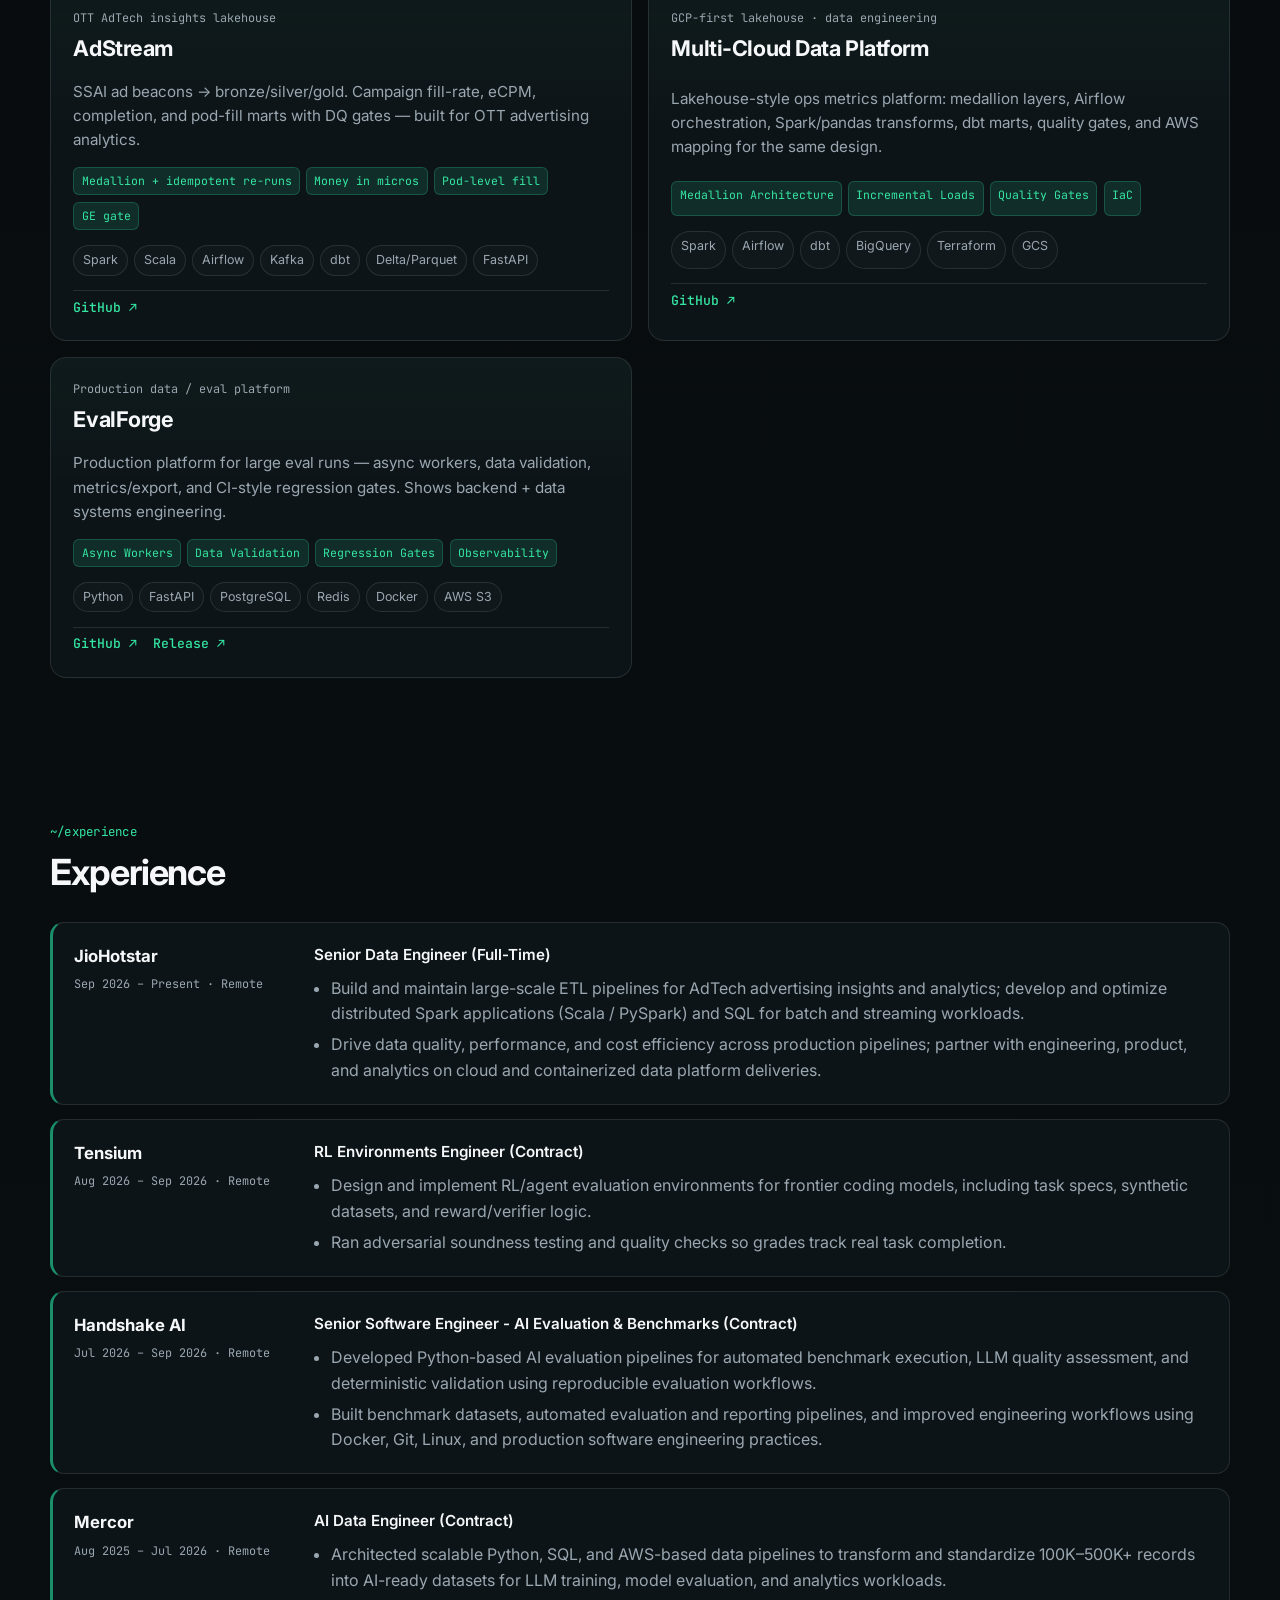
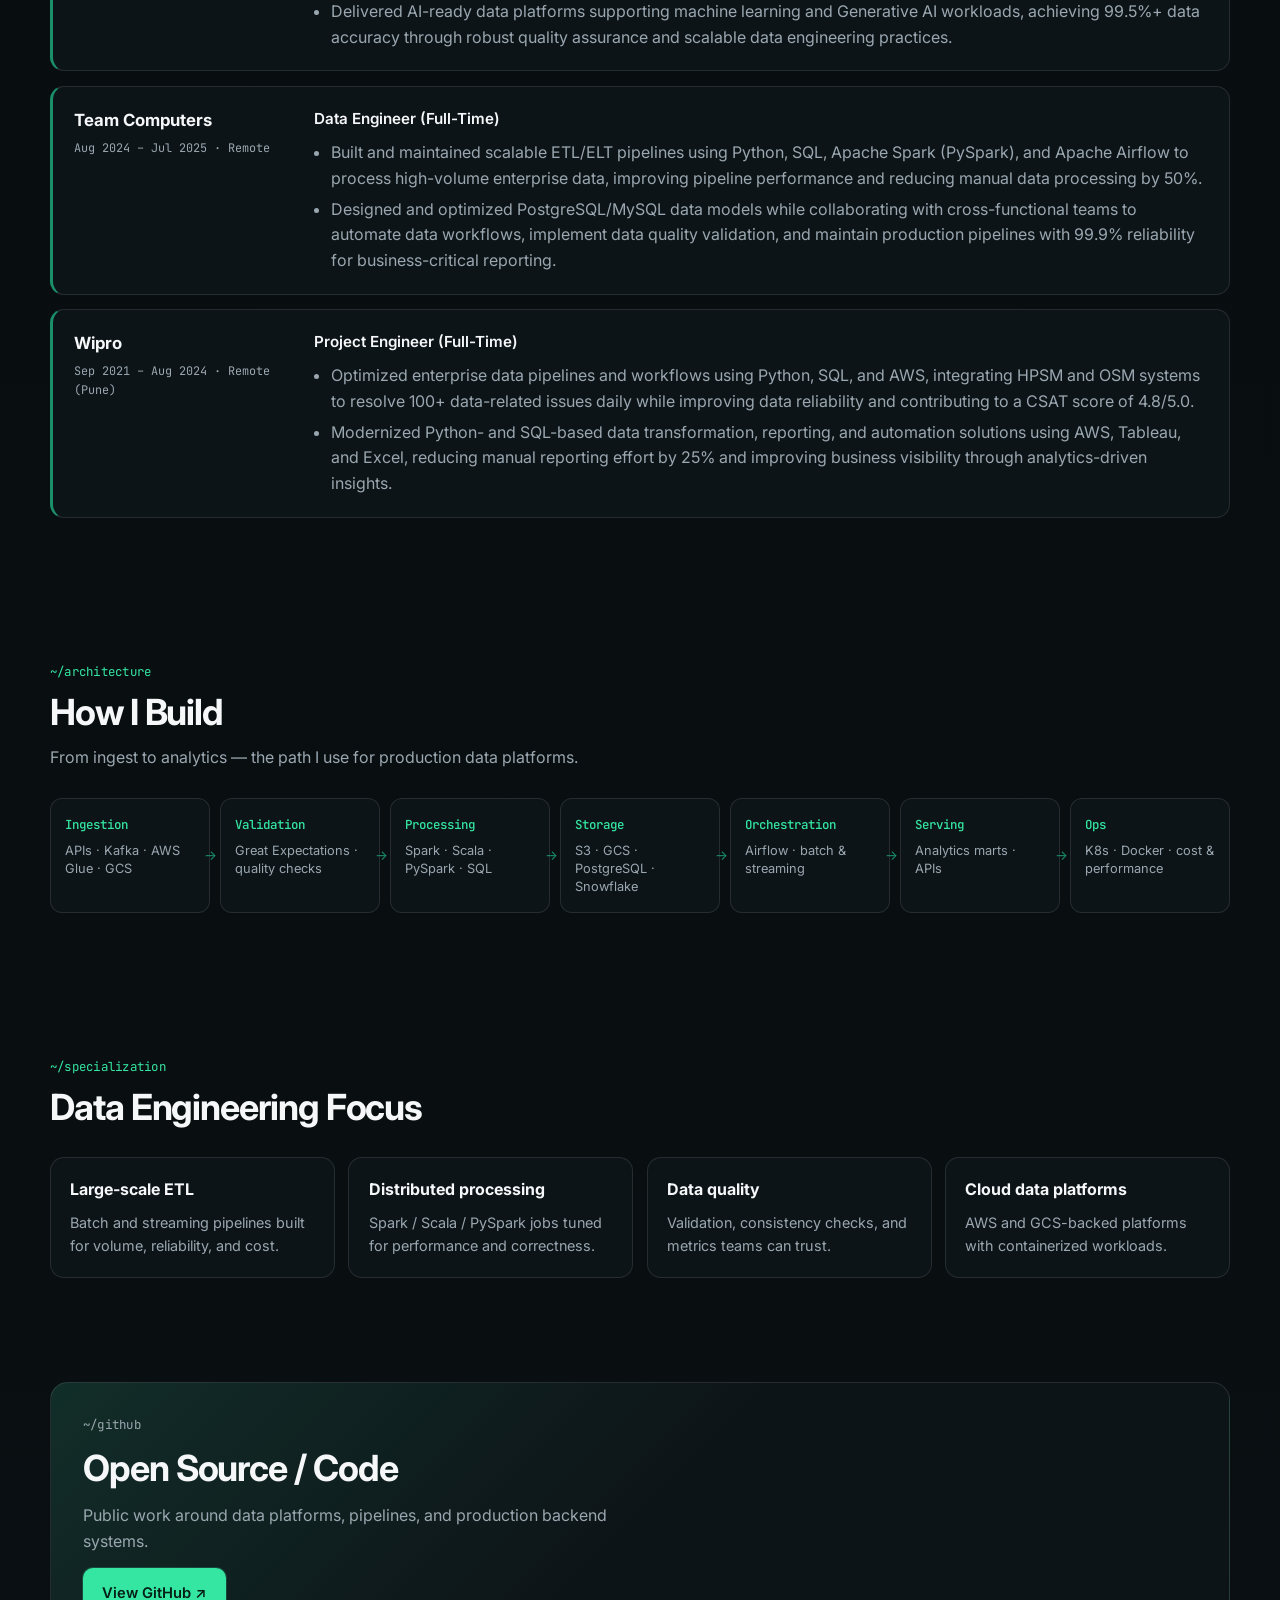
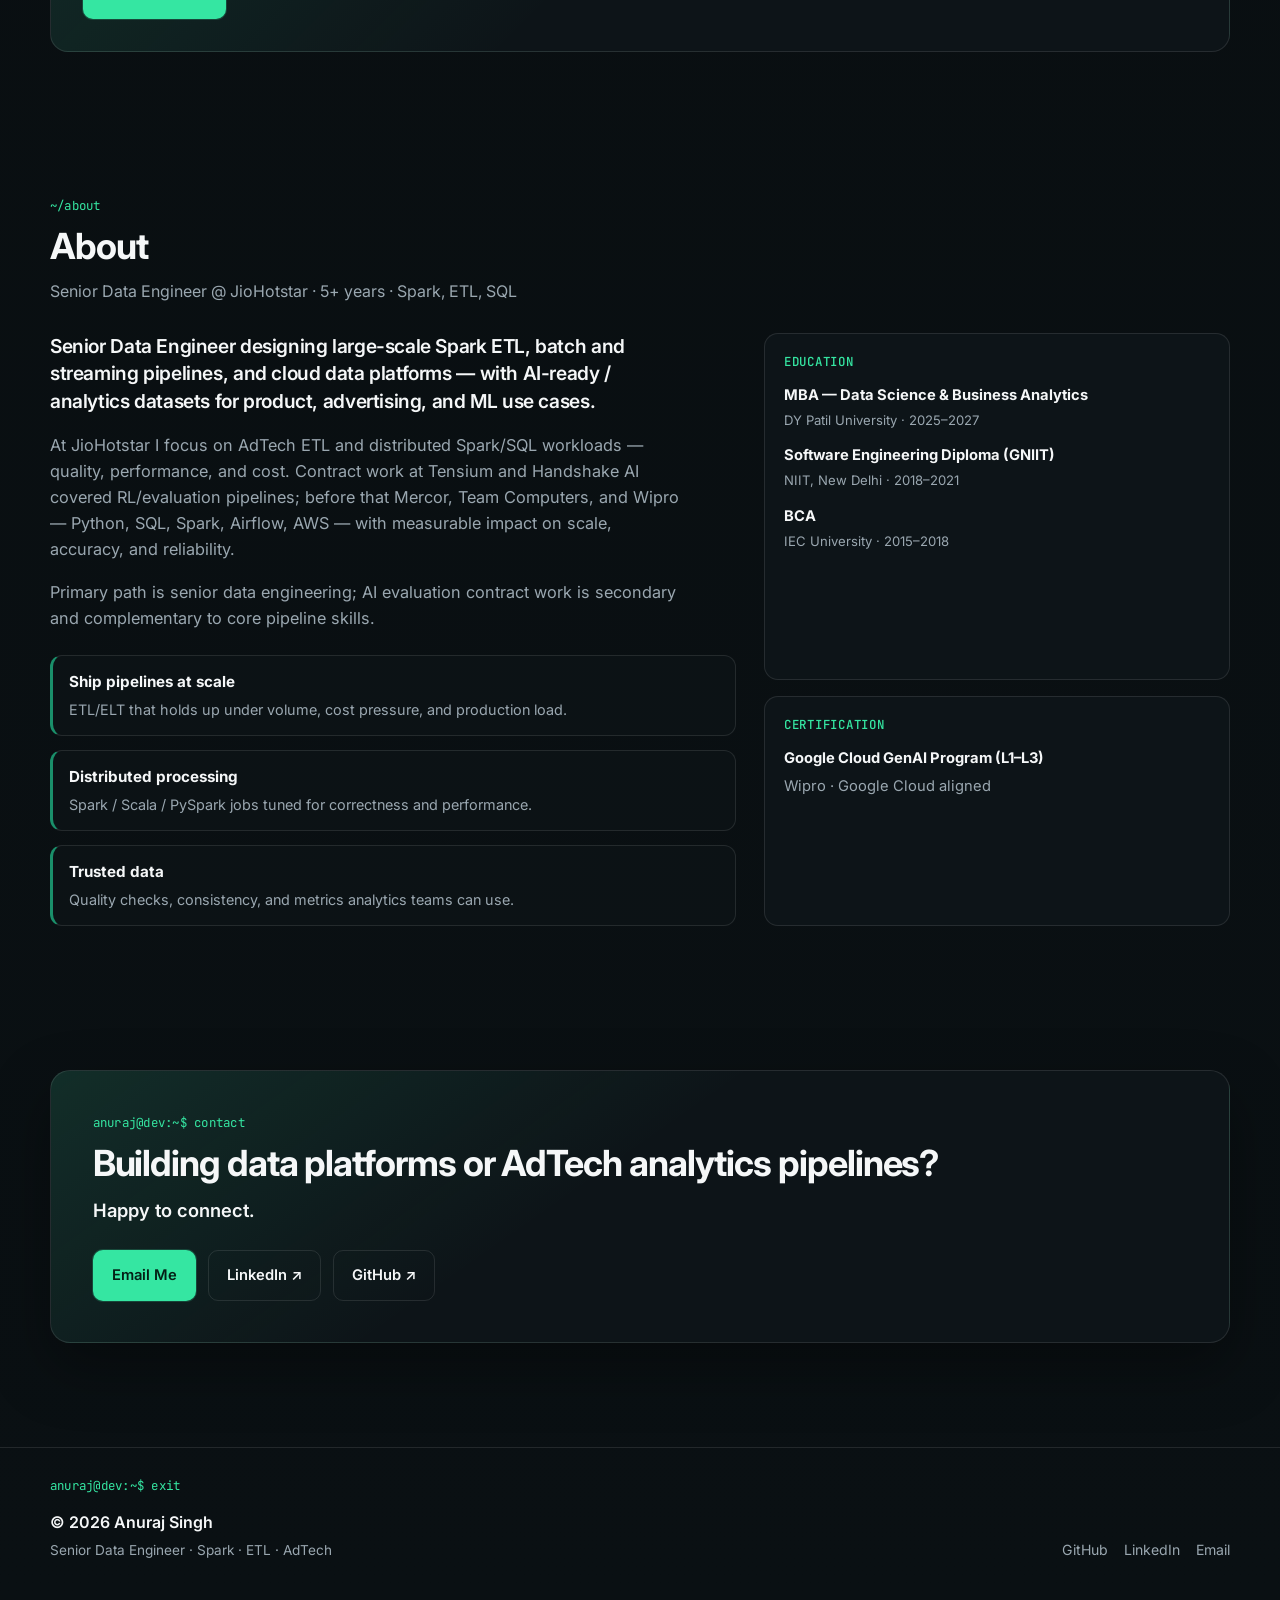
==== commit 65664b86: "Feature AdStream as lead portfolio project" ====
--- a/index.html
+++ b/index.html
@@ -279,7 +279,7 @@
       </div>
     </footer>
 
-    <script src="data.js?v=20260919de3"></script>
-    <script src="script.js?v=20260919de3"></script>
+    <script src="data.js?v=20260919adstream"></script>
+    <script src="script.js?v=20260919adstream"></script>
   </body>
 </html>
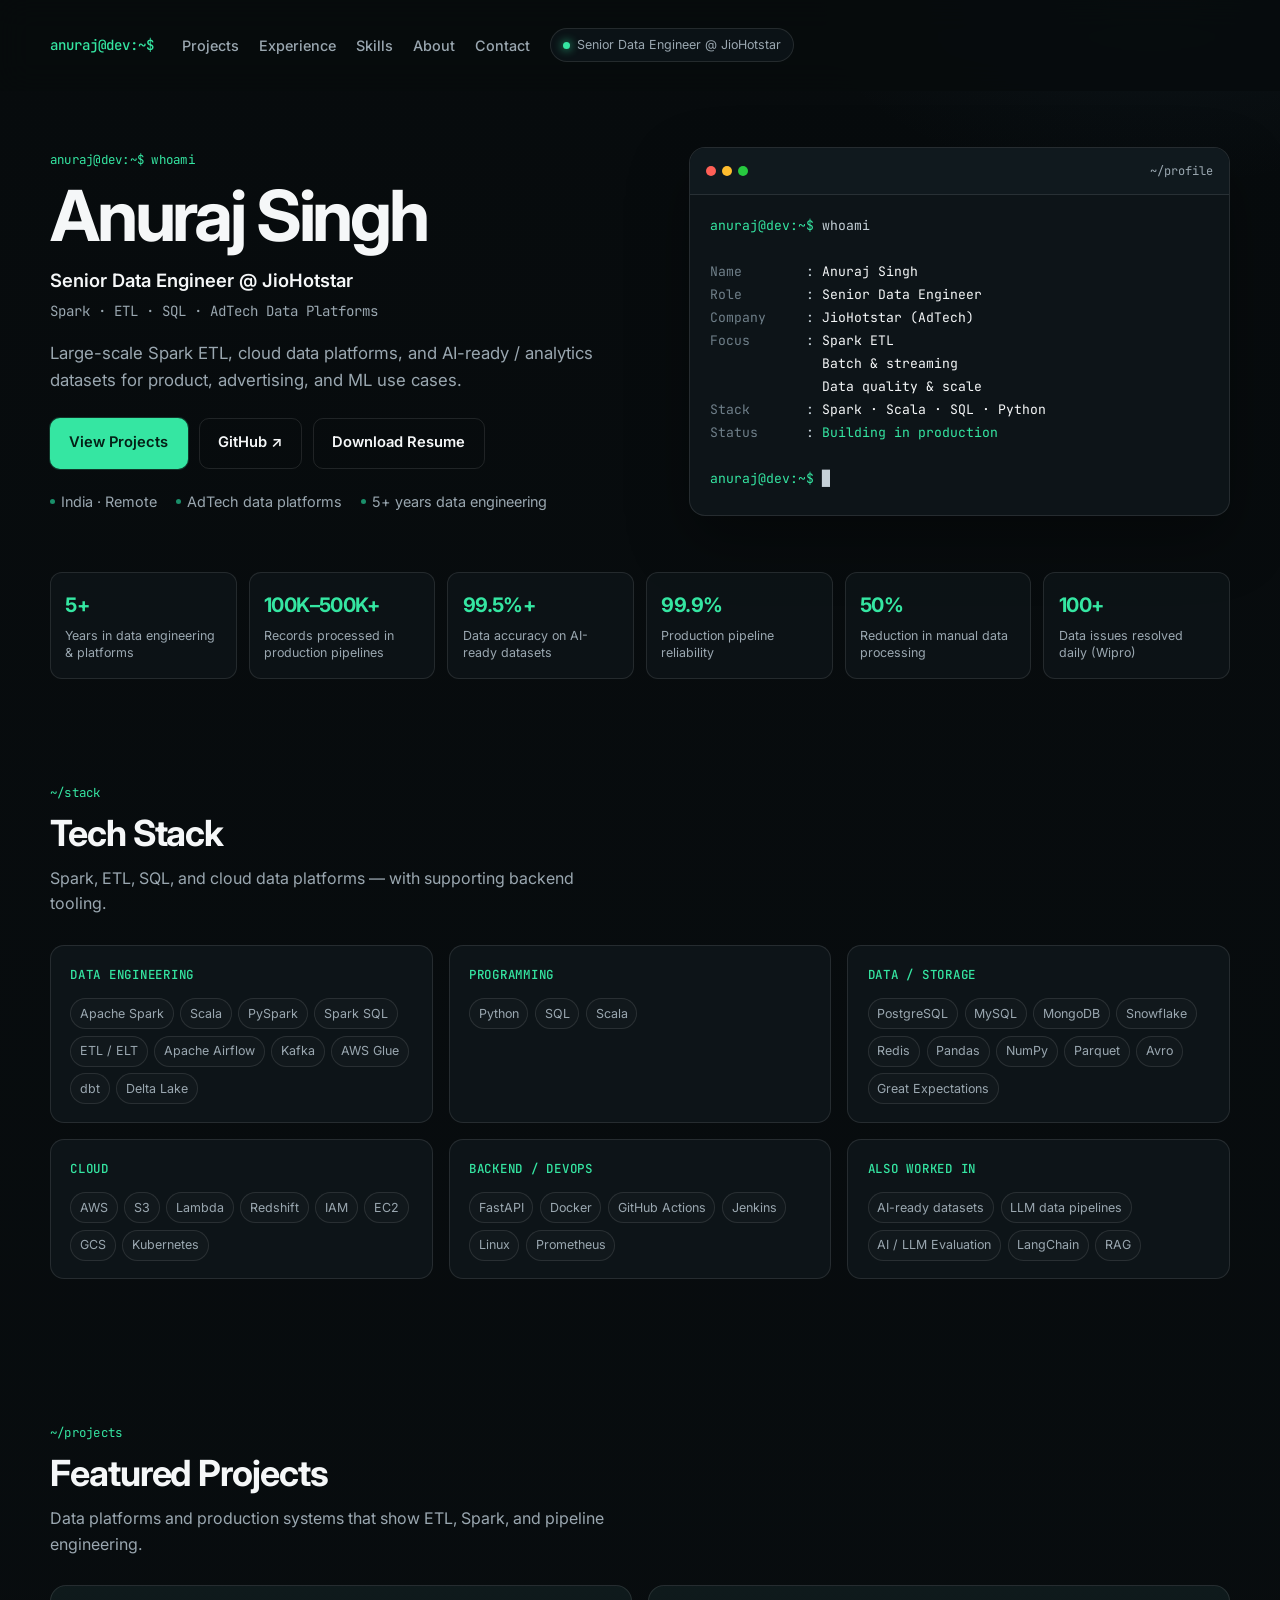
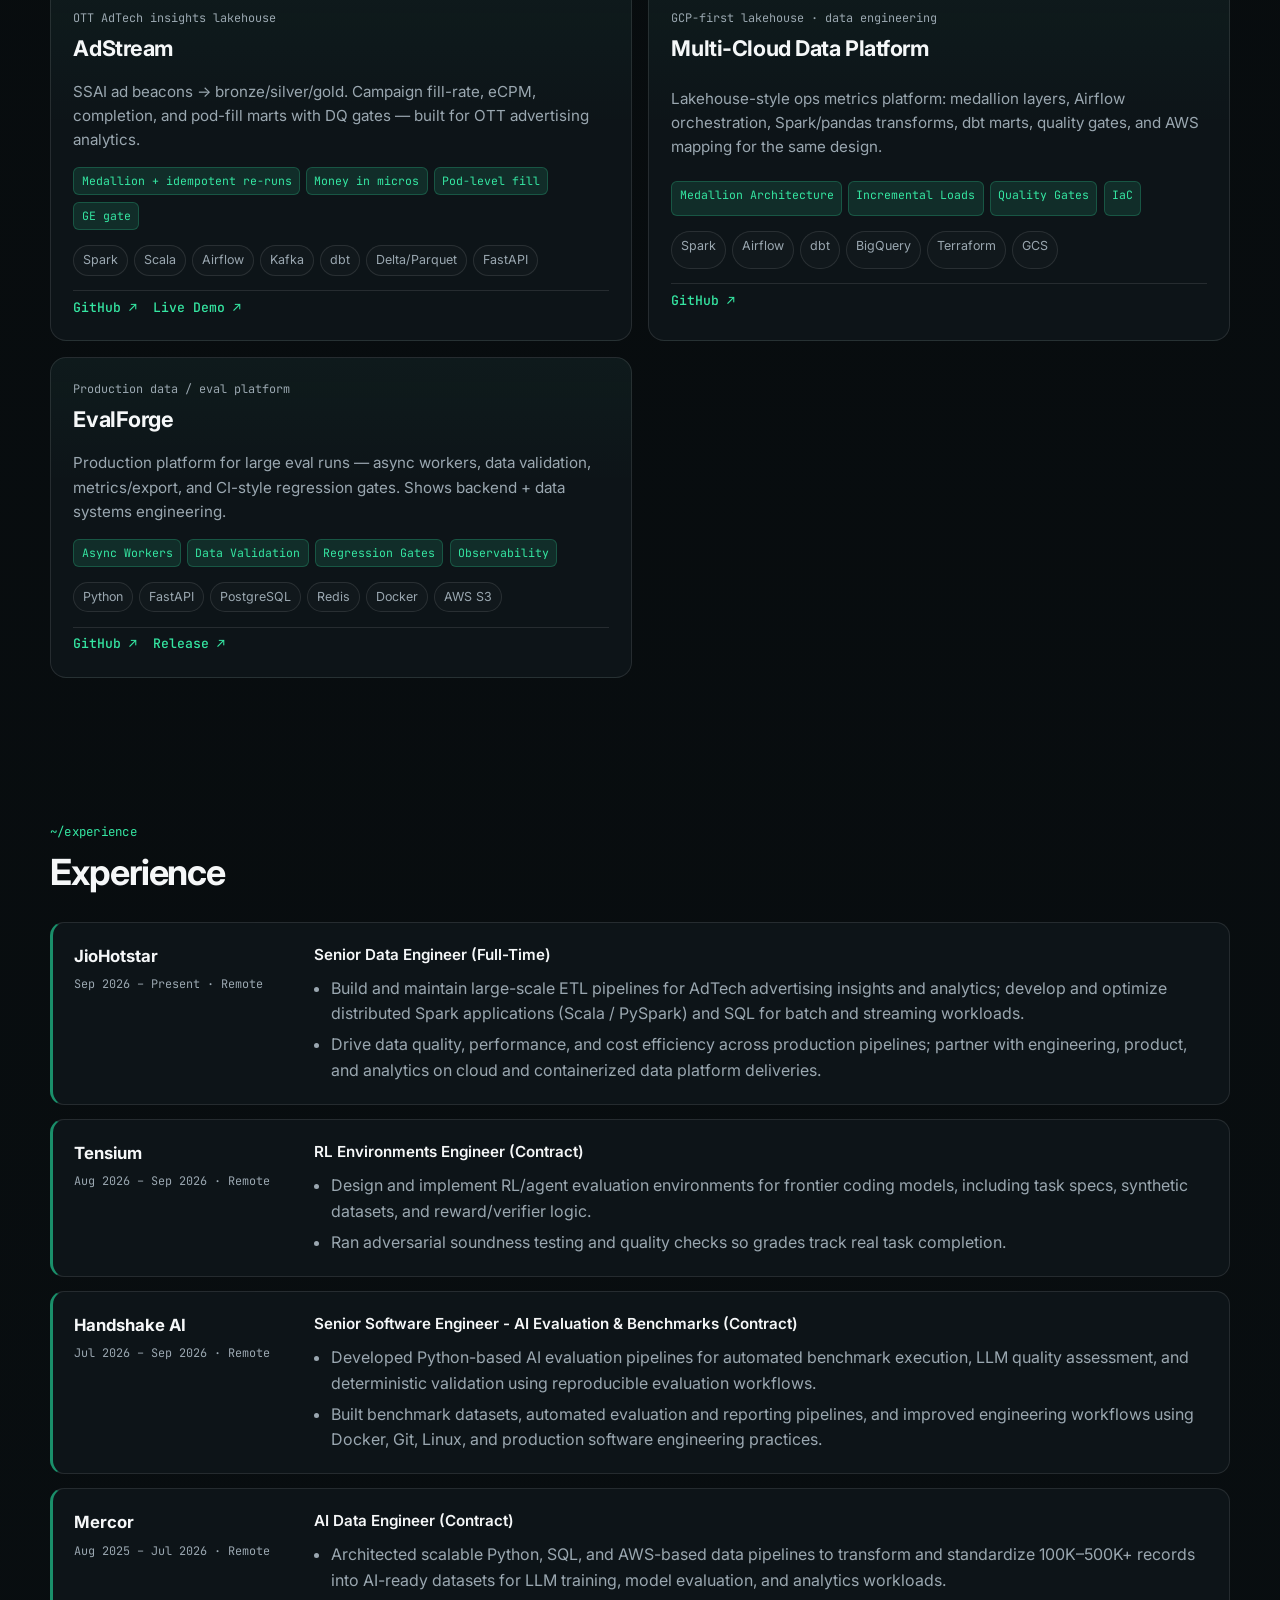
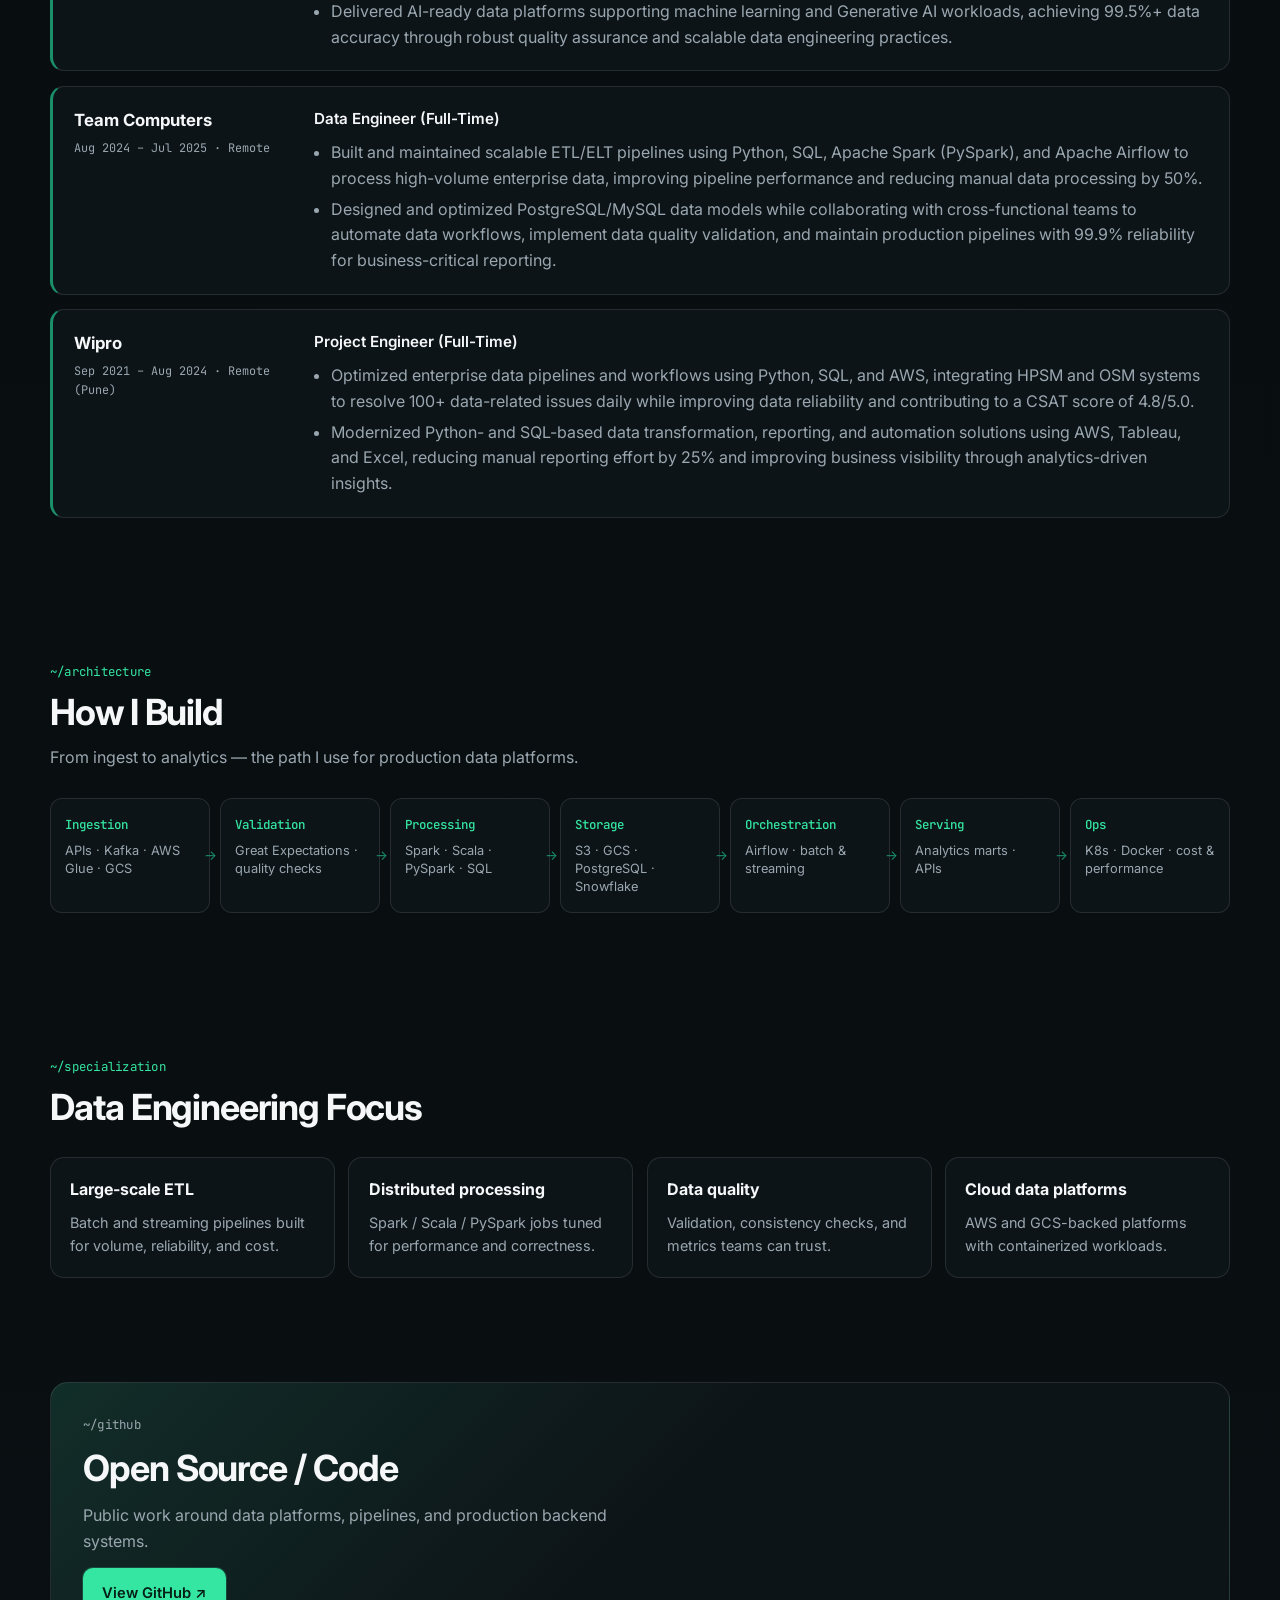
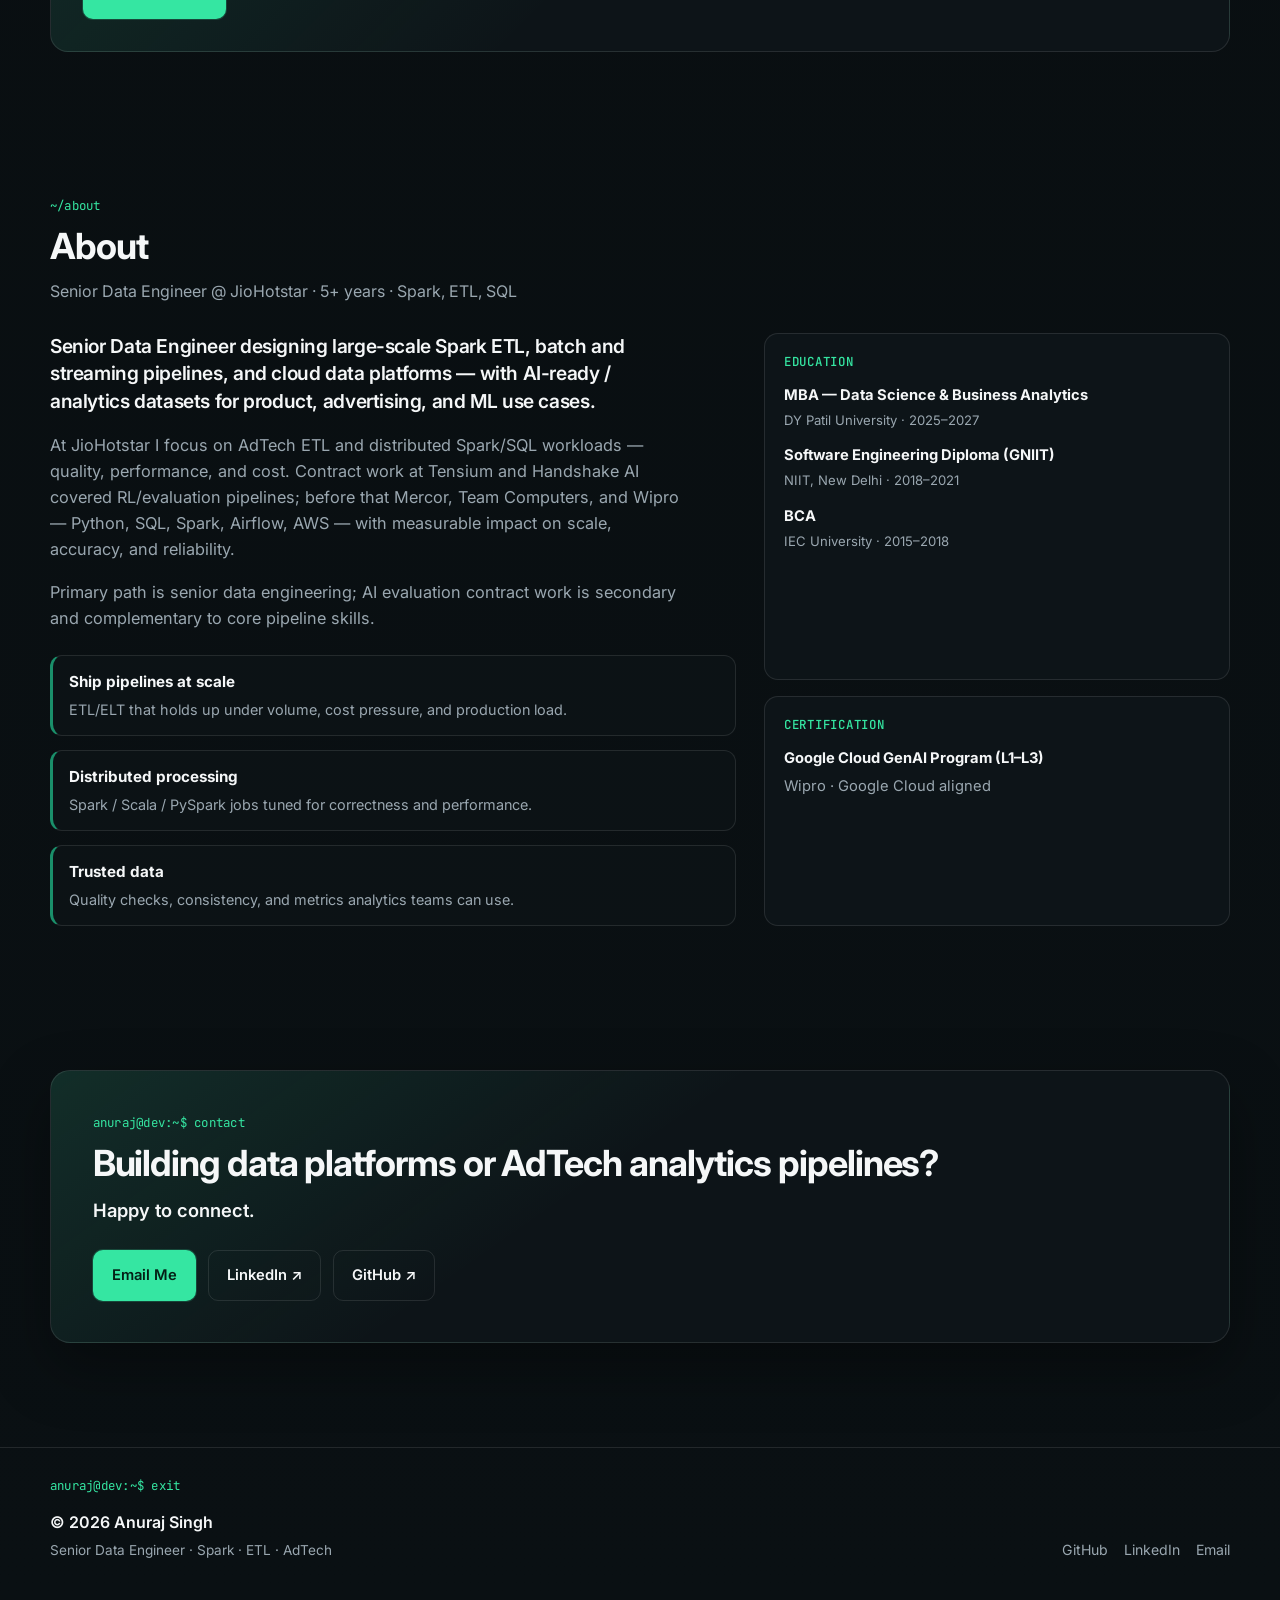
==== commit 6720a8ba: "Link AdStream live demo on portfolio" ====
--- a/index.html
+++ b/index.html
@@ -279,7 +279,7 @@
       </div>
     </footer>
 
-    <script src="data.js?v=20260919adstream"></script>
-    <script src="script.js?v=20260919adstream"></script>
+    <script src="data.js?v=20260919adlive"></script>
+    <script src="script.js?v=20260919adlive"></script>
   </body>
 </html>
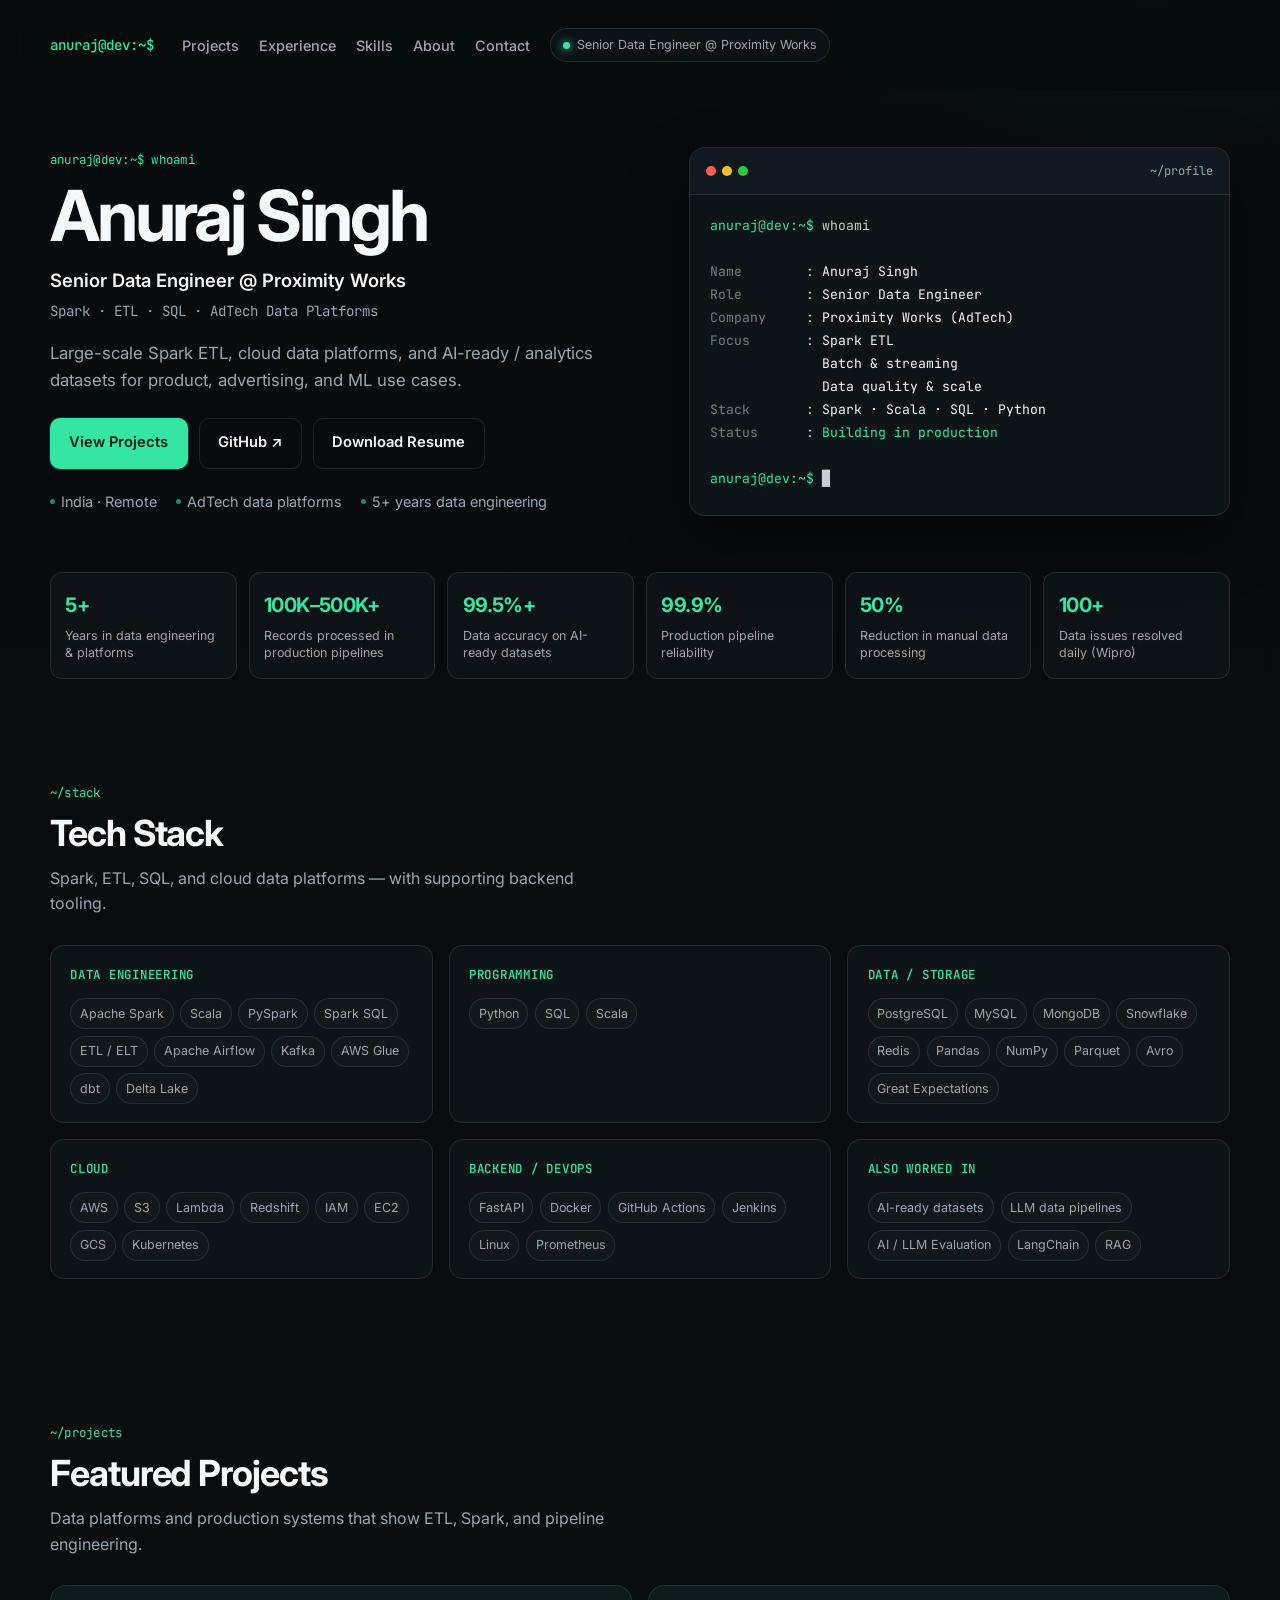
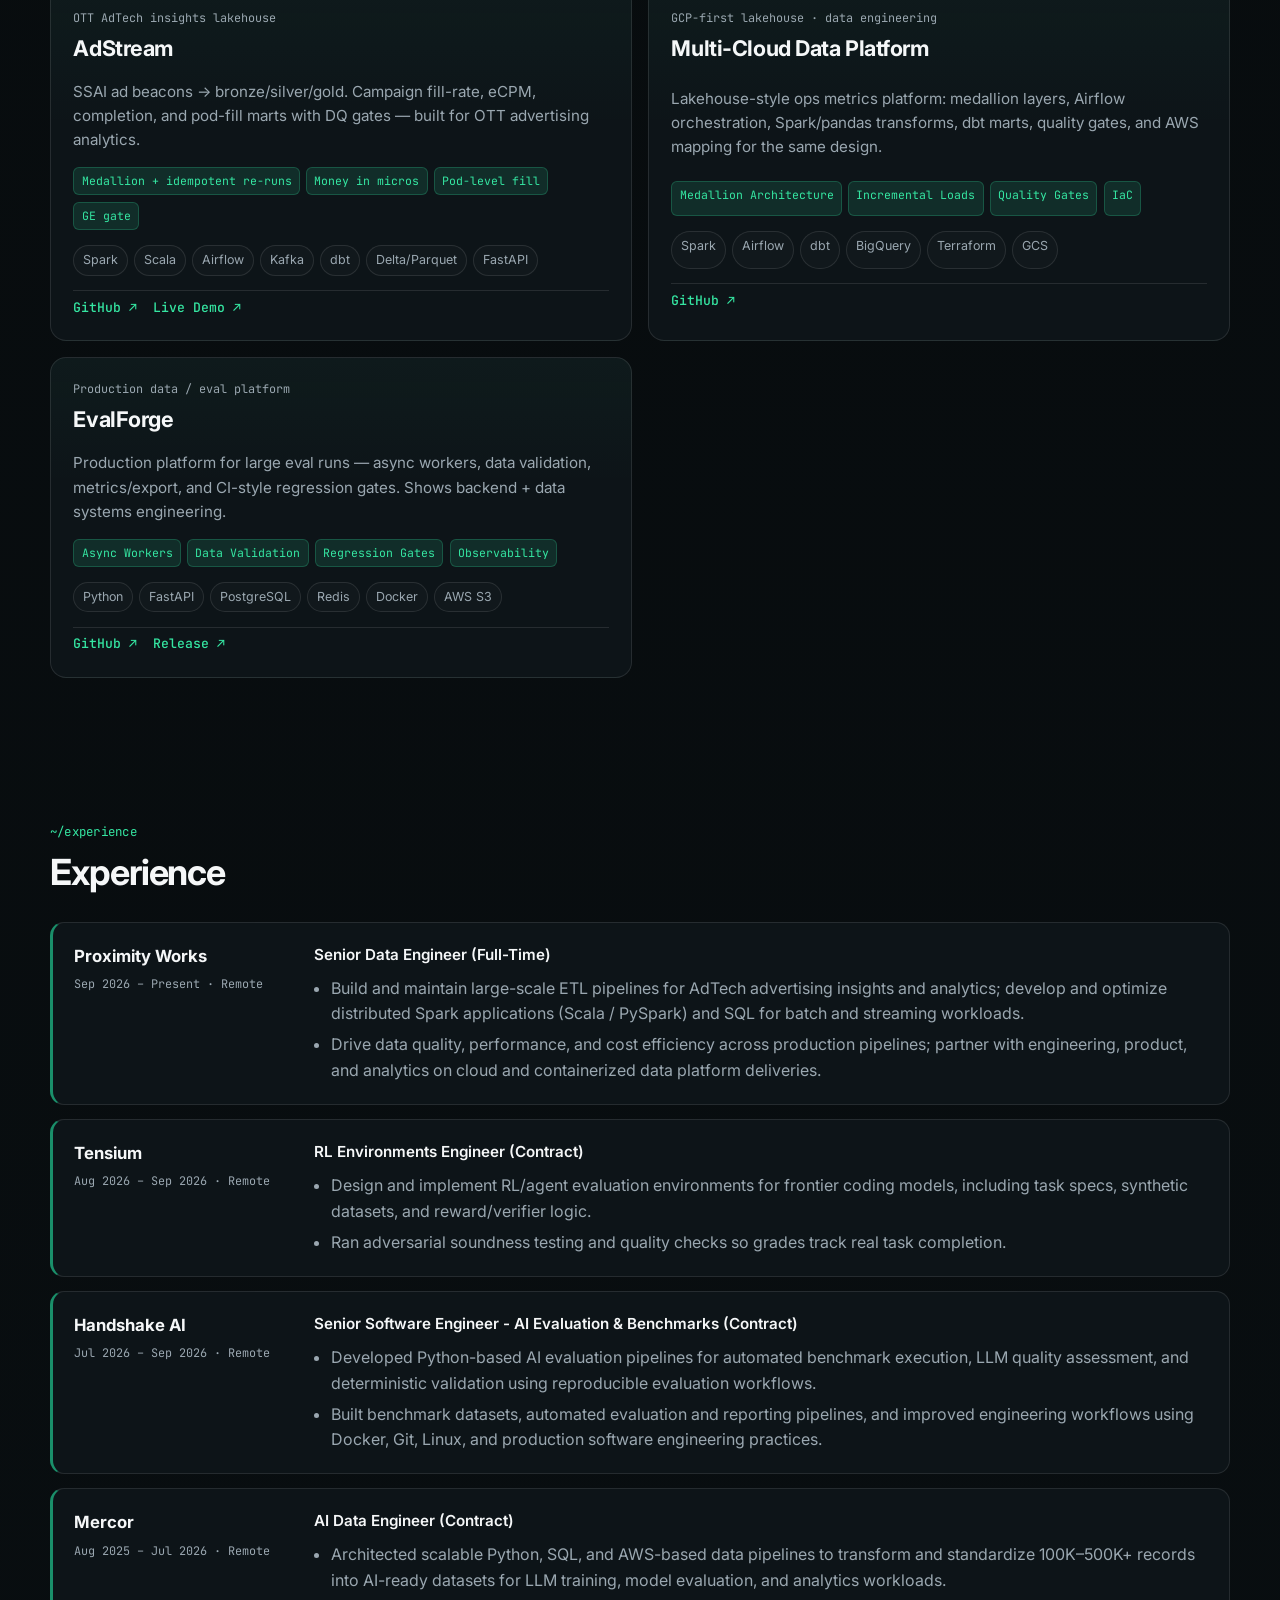
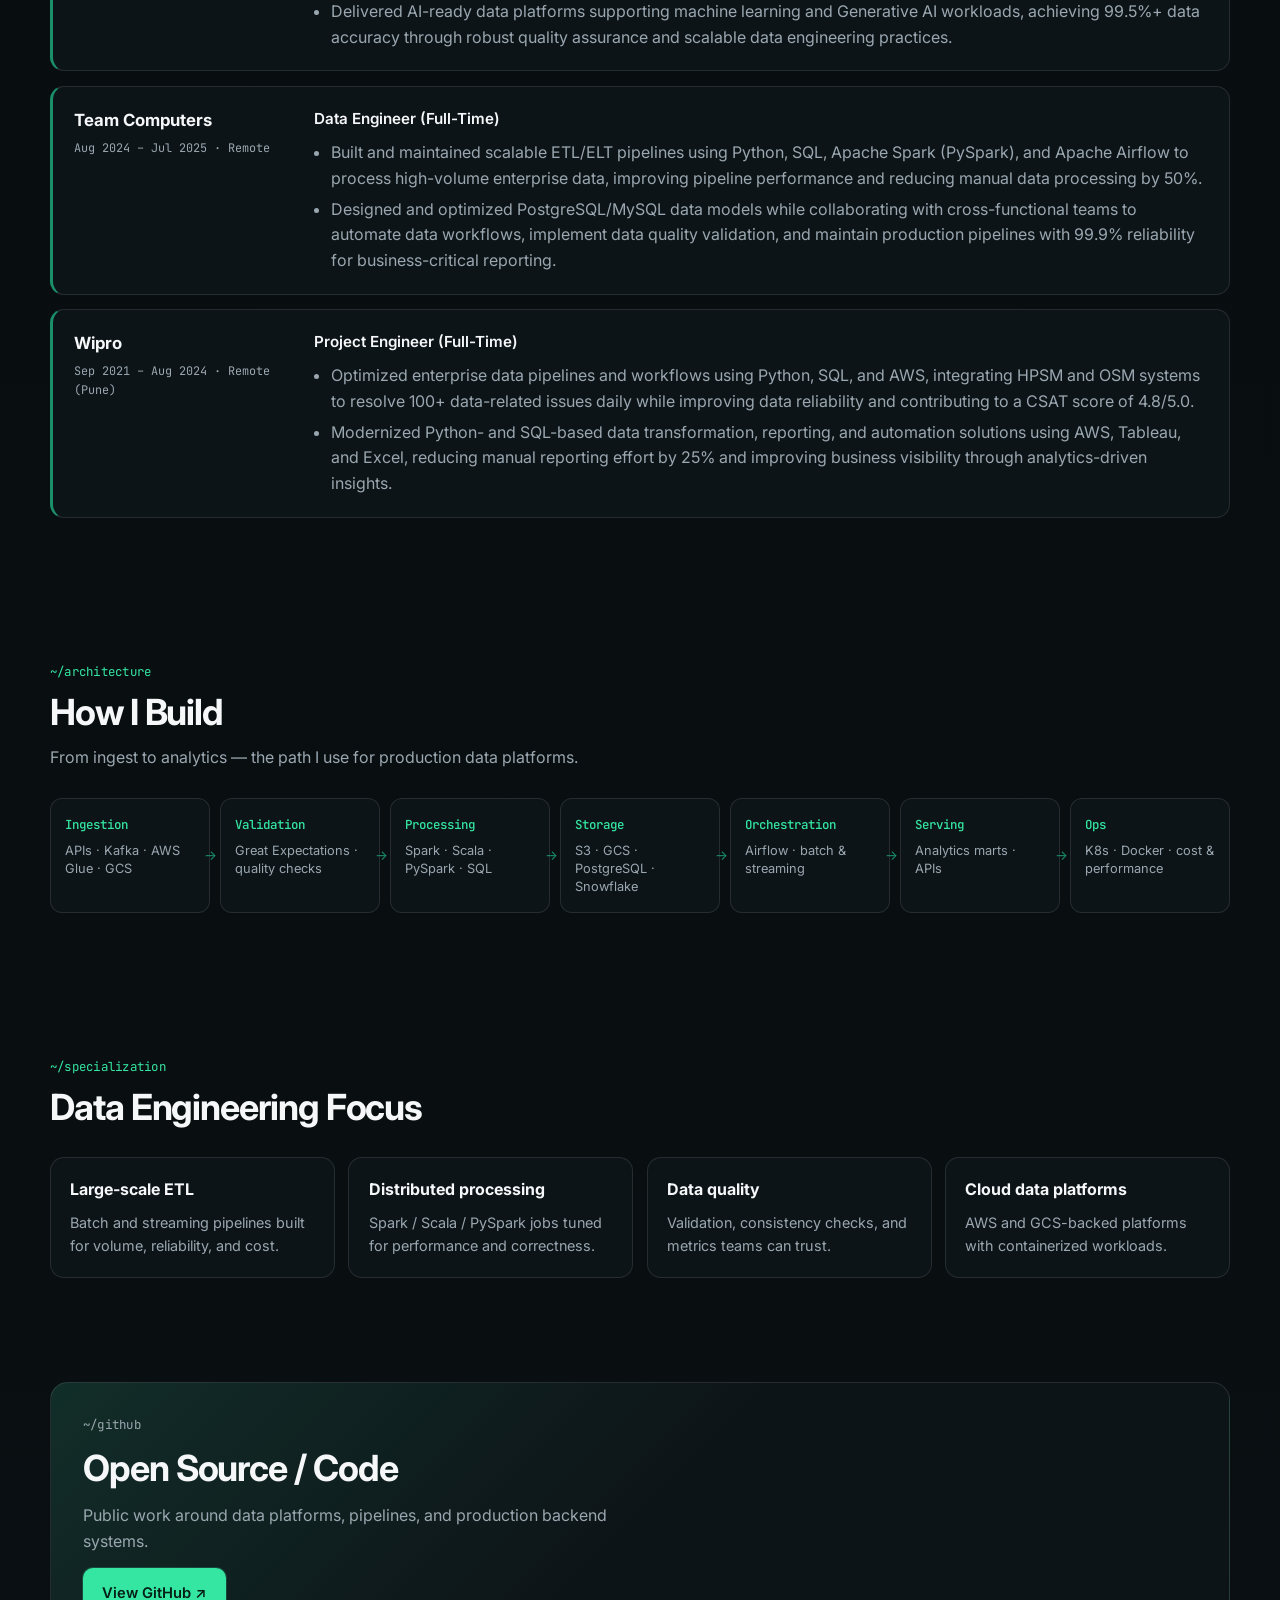
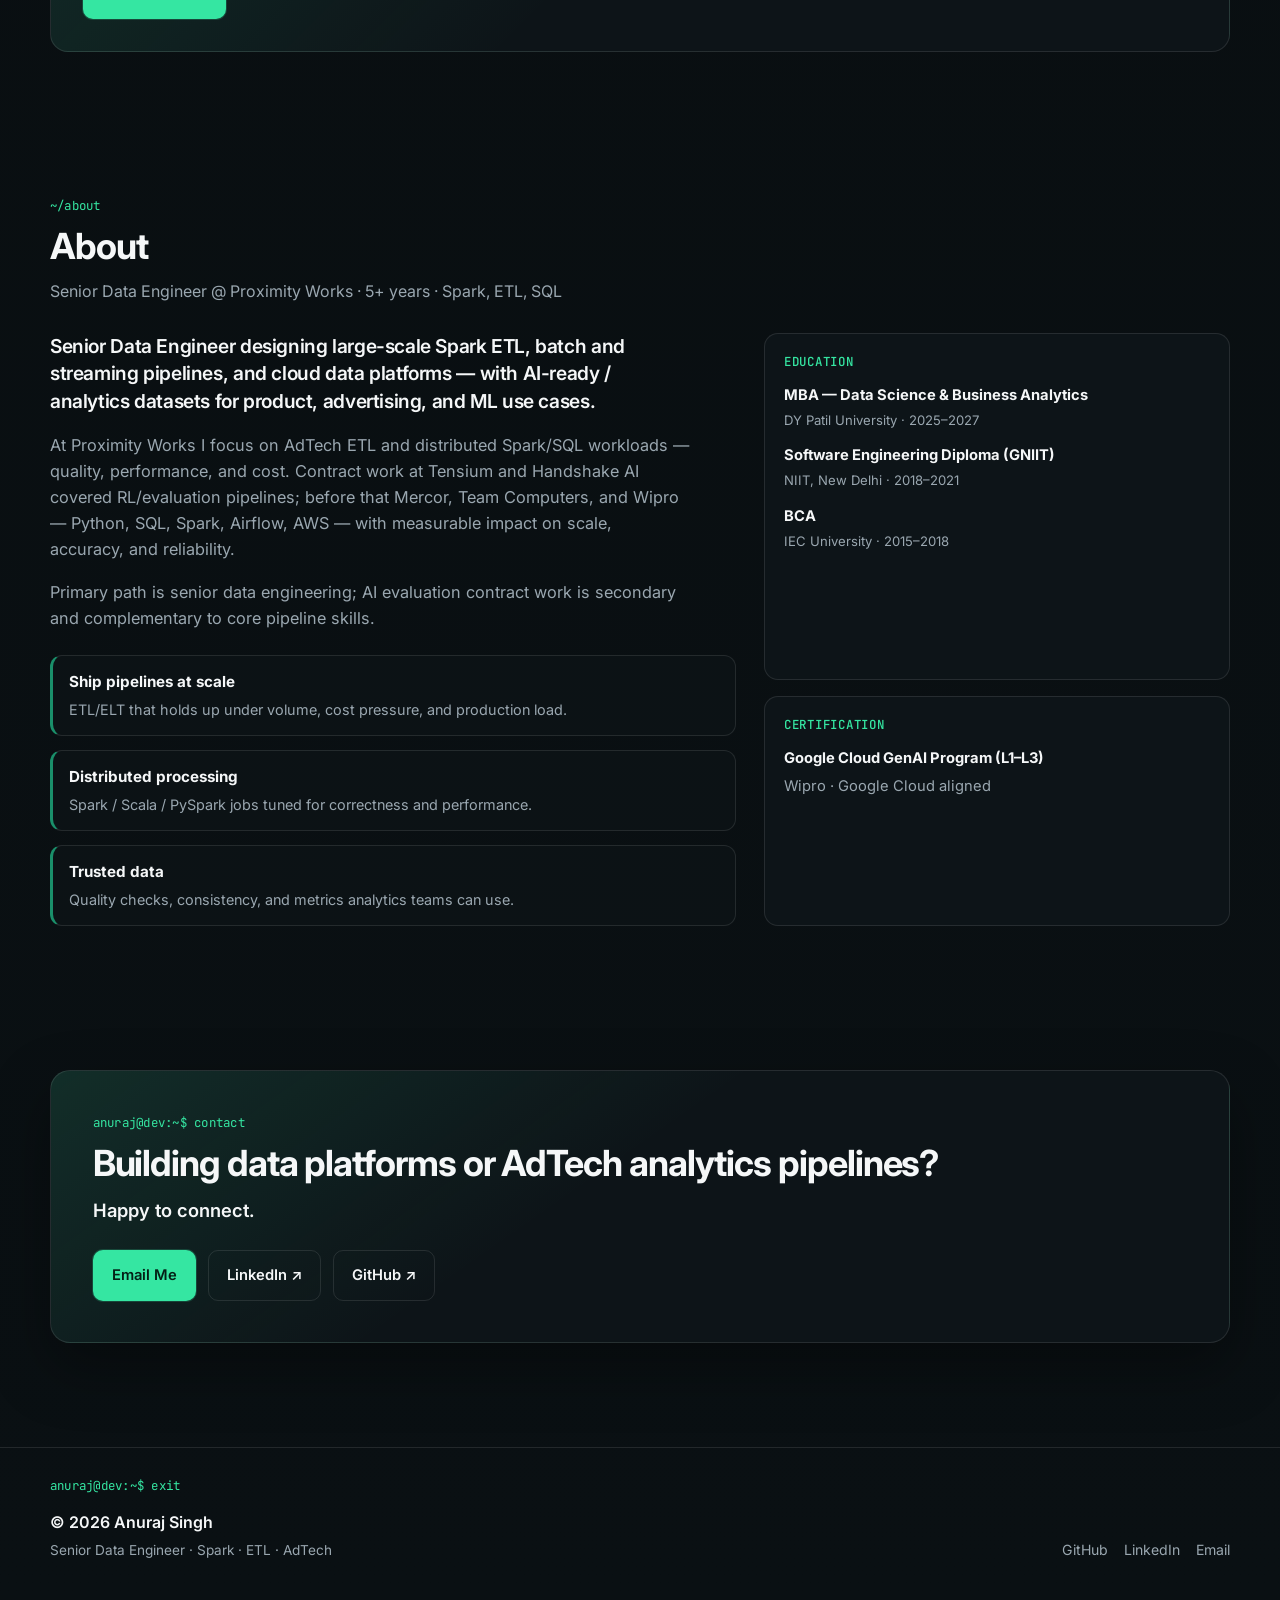
==== commit 08705fd8: "Update current employer to Proximity Works" ====
--- a/index.html
+++ b/index.html
@@ -6,12 +6,12 @@
     <title>Anuraj Singh — Senior Data Engineer</title>
     <meta
       name="description"
-      content="Senior Data Engineer at JioHotstar. Spark, ETL, SQL, and large-scale data platforms for AdTech analytics."
+      content="Senior Data Engineer at Proximity Works. Spark, ETL, SQL, and large-scale data platforms for AdTech analytics."
     />
     <meta property="og:title" content="Anuraj Singh — Senior Data Engineer" />
     <meta
       property="og:description"
-      content="Senior Data Engineer at JioHotstar. Spark, ETL, SQL, and large-scale data platforms for AdTech analytics."
+      content="Senior Data Engineer at Proximity Works. Spark, ETL, SQL, and large-scale data platforms for AdTech analytics."
     />
     <meta property="og:type" content="website" />
     <meta property="og:url" content="https://anurajsingh9.github.io/anuraj-portfolio/" />
@@ -24,7 +24,7 @@
     />
     <meta http-equiv="Cache-Control" content="no-cache, no-store, must-revalidate" />
     <meta http-equiv="Pragma" content="no-cache" />
-    <link rel="stylesheet" href="styles.css?v=20260919de3" />
+    <link rel="stylesheet" href="styles.css?v=20260923pw" />
   </head>
   <body>
     <a class="skip-link" href="#main">Skip to content</a>
@@ -50,7 +50,7 @@
         </nav>
         <p class="status-pill" aria-label="Current role">
           <span class="status-dot" aria-hidden="true"></span>
-          Senior Data Engineer @ JioHotstar
+          Senior Data Engineer @ Proximity Works
         </p>
       </div>
     </header>
@@ -61,7 +61,7 @@
           <div class="hero-copy">
             <p class="mono-label">anuraj@dev:~$ whoami</p>
             <h1>Anuraj Singh</h1>
-            <p class="hero-role">Senior Data Engineer @ JioHotstar</p>
+            <p class="hero-role">Senior Data Engineer @ Proximity Works</p>
             <p class="hero-focus">Spark · ETL · SQL · AdTech Data Platforms</p>
             <p class="hero-lede">
               Large-scale Spark ETL, cloud data platforms, and AI-ready /
@@ -98,7 +98,7 @@
 
 <span class="k">Name</span>        : <span class="v">Anuraj Singh</span>
 <span class="k">Role</span>        : <span class="v">Senior Data Engineer</span>
-<span class="k">Company</span>     : <span class="v">JioHotstar (AdTech)</span>
+<span class="k">Company</span>     : <span class="v">Proximity Works (AdTech)</span>
 <span class="k">Focus</span>       : <span class="v">Spark ETL</span>
               <span class="v">Batch &amp; streaming</span>
               <span class="v">Data quality &amp; scale</span>
@@ -187,7 +187,7 @@
           <p class="mono-label">~/about</p>
           <h2>About</h2>
           <p class="section-sub">
-            Senior Data Engineer @ JioHotstar · 5+ years · Spark, ETL, SQL
+            Senior Data Engineer @ Proximity Works · 5+ years · Spark, ETL, SQL
           </p>
         </div>
         <div class="about-grid">
@@ -198,7 +198,7 @@
               analytics datasets for product, advertising, and ML use cases.
             </p>
             <p>
-              At JioHotstar I focus on AdTech ETL and distributed Spark/SQL
+              At Proximity Works I focus on AdTech ETL and distributed Spark/SQL
               workloads — quality, performance, and cost. Contract work at Tensium
               and Handshake AI covered RL/evaluation pipelines; before that Mercor,
               Team Computers, and Wipro — Python, SQL, Spark, Airflow, AWS — with
@@ -279,7 +279,7 @@
       </div>
     </footer>
 
-    <script src="data.js?v=20260919adlive"></script>
-    <script src="script.js?v=20260919adlive"></script>
+    <script src="data.js?v=20260923pw"></script>
+    <script src="script.js?v=20260923pw"></script>
   </body>
 </html>
